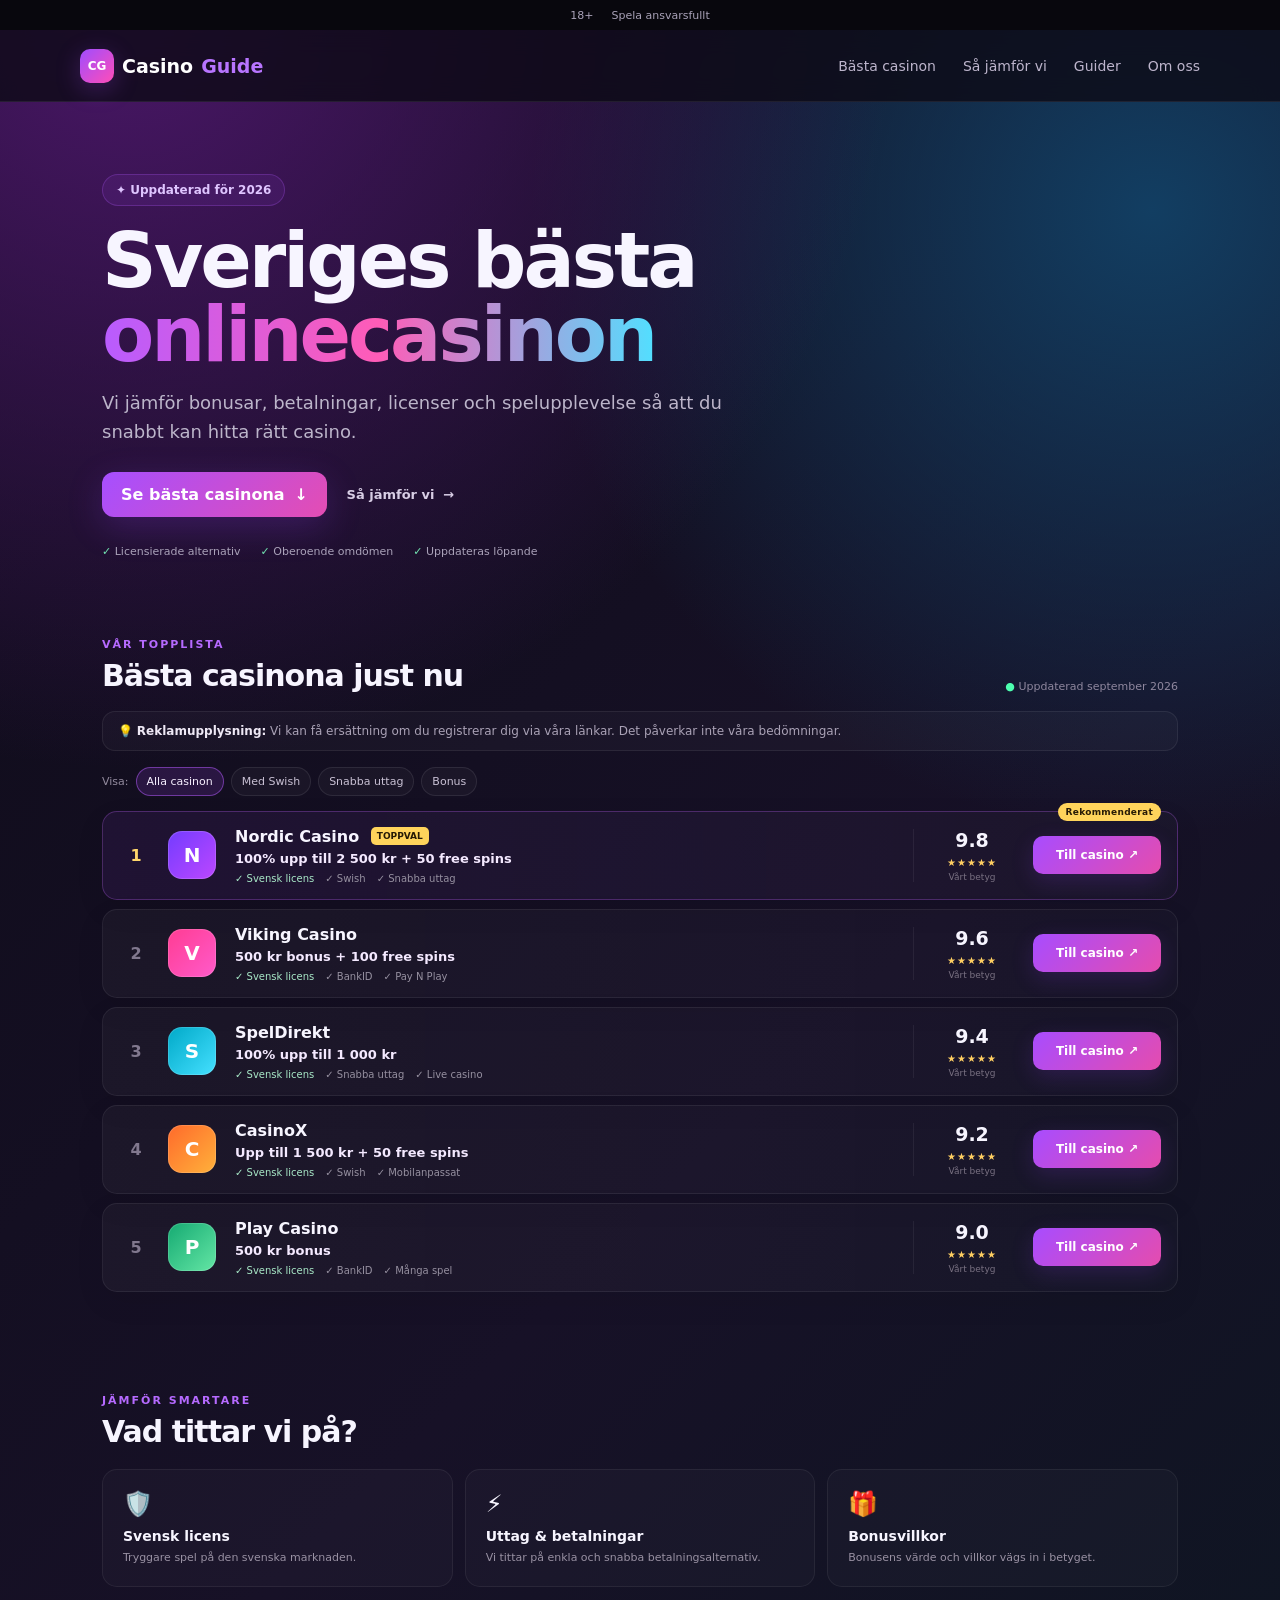
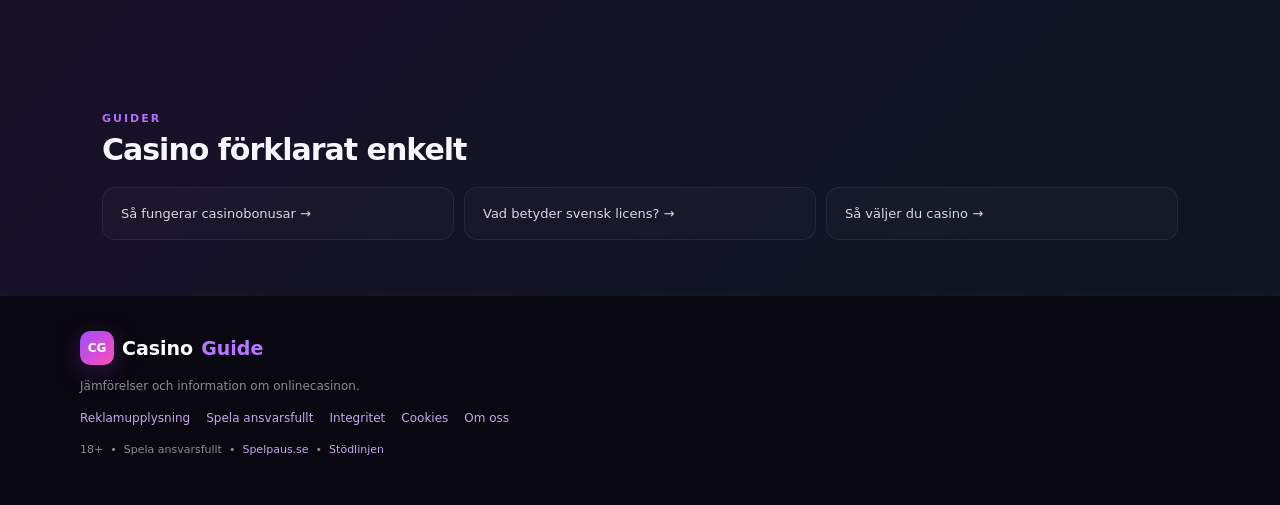
==== index.html @ bc394eba "Lägg till index.html" ====
<!doctype html>
<html lang="sv">
<head>
<meta charset="utf-8">
<meta name="viewport" content="width=device-width,initial-scale=1">
<title>Bästa onlinecasinon 2026 | Jämför casinon</title>
<meta name="description" content="Jämför svenska onlinecasinon, bonusar, betalningar och betyg.">
<link rel="stylesheet" href="style.css">
<style>
.hero-actions{display:flex;align-items:center;gap:20px}.hero-btn span,.text-btn span{margin-left:4px}.text-btn{color:#d8cee5;text-decoration:none;font-size:13px;font-weight:700}.text-btn:hover{color:#fff}.trust-row{display:flex;gap:20px;flex-wrap:wrap;margin-top:28px;color:#aaa2b9;font-size:11px}.trust-row span::first-letter{color:#72e4b1}.compare-bar{display:flex;gap:7px;align-items:center;overflow:auto;padding:3px 0 15px;color:#938b9e;font-size:11px}.filter{border:1px solid #ffffff16;background:#ffffff08;color:#c9c1d4;padding:7px 10px;border-radius:999px;font:inherit;white-space:nowrap;cursor:pointer}.filter:hover,.filter.active{border-color:#b55cff80;background:#a948ff27;color:#f7f0ff}.casino{position:relative}.rank1{border-color:#c263ff48;background:linear-gradient(90deg,#a948ff16,#ffffff05)}.rank1:after{content:"Rekommenderat";position:absolute;right:16px;top:-9px;padding:4px 8px;border-radius:999px;background:#ffd45b;color:#271b06;font-size:9px;font-weight:900;letter-spacing:.3px}@media(max-width:800px){.hero-actions{gap:14px}.trust-row{gap:10px;font-size:10px}.compare-bar{margin-right:-22px;padding-right:22px}.rank1:after{right:12px}}
</style>
<style>.footer-links{display:flex;gap:16px;flex-wrap:wrap;margin:18px 0}.footer-links a,footer .responsible a{color:#c9a5ef;text-decoration:none}.footer-links a:hover,footer .responsible a:hover{color:#fff}.responsible{font-size:11px!important}@media(max-width:800px){.footer-links{gap:11px}}</style>
</head>
<body>
<header class="top"><span>18+</span><span>Spela ansvarsfullt</span></header>

<nav>
  <a class="logo" href="#"><span>CG</span> Casino<span>Guide</span></a>
  <div class="links">
    <a href="#casinon">Bästa casinon</a>
    <a href="#sa-fungerar-det">Så jämför vi</a>
    <a href="#guider">Guider</a>
    <a href="om-oss.html">Om oss</a>
  </div>
  <button class="menu">☰</button>
</nav>

<main>
<section class="hero">
  <div class="badge">✦ Uppdaterad för 2026</div>
  <h1>Sveriges bästa<br><strong>onlinecasinon</strong></h1>
  <p>Vi jämför bonusar, betalningar, licenser och spelupplevelse så att du snabbt kan hitta rätt casino.</p>
  <div class="hero-actions"><a class="hero-btn" href="#casinon">Se bästa casinona <span>↓</span></a><a class="text-btn" href="#sa-fungerar-det">Så jämför vi <span>→</span></a></div>
  <div class="trust-row"><span>✓ Licensierade alternativ</span><span>✓ Oberoende omdömen</span><span>✓ Uppdateras löpande</span></div>
</section>

<section id="casinon" class="content">
  <div class="section-head">
    <div><p class="eyebrow">VÅR TOPPLISTA</p><h2>Bästa casinona just nu</h2></div>
    <span class="updated">● Uppdaterad september 2026</span>
  </div>

  <div class="notice">💡 <strong>Reklamupplysning:</strong> Vi kan få ersättning om du registrerar dig via våra länkar. Det påverkar inte våra bedömningar.</div>
  <div class="compare-bar" aria-label="Filtrera topplistan"><span>Visa:</span><button class="filter active" type="button">Alla casinon</button><button class="filter" type="button">Med Swish</button><button class="filter" type="button">Snabba uttag</button><button class="filter" type="button">Bonus</button></div>

  <div class="casino-list">
    <article class="casino rank1">
      <div class="rank">1</div><div class="brand purple">N</div>
      <div class="casino-main"><h3>Nordic Casino <span class="tag">TOPPVAL</span></h3><p class="bonus">100% upp till 2 500 kr + 50 free spins</p><div class="checks"><span>✓ Svensk licens</span><span>✓ Swish</span><span>✓ Snabba uttag</span></div></div>
      <div class="rating"><b>9.8</b><span>★★★★★</span><small>Vårt betyg</small></div>
      <a class="cta" href="#">Till casino ↗</a>
    </article>

    <article class="casino">
      <div class="rank">2</div><div class="brand pink">V</div>
      <div class="casino-main"><h3>Viking Casino</h3><p class="bonus">500 kr bonus + 100 free spins</p><div class="checks"><span>✓ Svensk licens</span><span>✓ BankID</span><span>✓ Pay N Play</span></div></div>
      <div class="rating"><b>9.6</b><span>★★★★★</span><small>Vårt betyg</small></div>
      <a class="cta" href="#">Till casino ↗</a>
    </article>

    <article class="casino">
      <div class="rank">3</div><div class="brand cyan">S</div>
      <div class="casino-main"><h3>SpelDirekt</h3><p class="bonus">100% upp till 1 000 kr</p><div class="checks"><span>✓ Svensk licens</span><span>✓ Snabba uttag</span><span>✓ Live casino</span></div></div>
      <div class="rating"><b>9.4</b><span>★★★★★</span><small>Vårt betyg</small></div>
      <a class="cta" href="#">Till casino ↗</a>
    </article>

    <article class="casino">
      <div class="rank">4</div><div class="brand orange">C</div>
      <div class="casino-main"><h3>CasinoX</h3><p class="bonus">Upp till 1 500 kr + 50 free spins</p><div class="checks"><span>✓ Svensk licens</span><span>✓ Swish</span><span>✓ Mobilanpassat</span></div></div>
      <div class="rating"><b>9.2</b><span>★★★★★</span><small>Vårt betyg</small></div>
      <a class="cta" href="#">Till casino ↗</a>
    </article>

    <article class="casino">
      <div class="rank">5</div><div class="brand green">P</div>
      <div class="casino-main"><h3>Play Casino</h3><p class="bonus">500 kr bonus</p><div class="checks"><span>✓ Svensk licens</span><span>✓ BankID</span><span>✓ Många spel</span></div></div>
      <div class="rating"><b>9.0</b><span>★★★★★</span><small>Vårt betyg</small></div>
      <a class="cta" href="#">Till casino ↗</a>
    </article>
  </div>
</section>

<section id="sa-fungerar-det" class="simple">
  <p class="eyebrow">JÄMFÖR SMARTARE</p><h2>Vad tittar vi på?</h2>
  <div class="features"><div>🛡️ <b>Svensk licens</b><small>Tryggare spel på den svenska marknaden.</small></div><div>⚡ <b>Uttag & betalningar</b><small>Vi tittar på enkla och snabba betalningsalternativ.</small></div><div>🎁 <b>Bonusvillkor</b><small>Bonusens värde och villkor vägs in i betyget.</small></div></div>
</section>

<section id="guider" class="simple"><p class="eyebrow">GUIDER</p><h2>Casino förklarat enkelt</h2><div class="guides"><a href="#">Så fungerar casinobonusar →</a><a href="#">Vad betyder svensk licens? →</a><a href="#">Så väljer du casino →</a></div></section>
</main>

<footer id="om"><div class="logo"><span>CG</span> Casino<span>Guide</span></div><p>Jämförelser och information om onlinecasinon.</p><div class="footer-links"><a href="reklamupplysning.html">Reklamupplysning</a><a href="ansvarsfullt-spelande.html">Spela ansvarsfullt</a><a href="integritetspolicy.html">Integritet</a><a href="cookiepolicy.html">Cookies</a><a href="om-oss.html">Om oss</a></div><p class="responsible">18+ &nbsp;•&nbsp; Spela ansvarsfullt &nbsp;•&nbsp; <a href="https://www.spelpaus.se/" target="_blank" rel="noopener">Spelpaus.se</a> &nbsp;•&nbsp; <a href="https://www.stodlinjen.se/" target="_blank" rel="noopener">Stödlinjen</a></p></footer>
</body>
</html>
---- style.css ----
*{box-sizing:border-box}html{scroll-behavior:smooth}body{margin:0;font-family:Inter,ui-sans-serif,system-ui,-apple-system,Segoe UI,sans-serif;color:#f7f5ff;background:#100d1c;background-image:radial-gradient(circle at 10% 0%,#4b1769 0,transparent 32%),radial-gradient(circle at 90% 10%,#123e62 0,transparent 28%),linear-gradient(135deg,#0e0b18,#171127 55%,#0c1721);min-height:100vh}.top{height:30px;background:#08070d;color:#a9a2b8;font-size:11px;display:flex;justify-content:center;gap:18px;align-items:center}nav{height:72px;display:flex;align-items:center;justify-content:space-between;padding:0 max(22px,calc((100% - 1120px)/2));border-bottom:1px solid #ffffff13;background:#0d0a16cc;backdrop-filter:blur(12px);position:sticky;top:0;z-index:10}.logo{font-weight:800;font-size:19px;color:#fff;text-decoration:none;display:flex;align-items:center;gap:8px}.logo>span:first-child{width:34px;height:34px;border-radius:10px;display:grid;place-items:center;background:linear-gradient(135deg,#9f4dff,#ff4db8);box-shadow:0 6px 24px #a94cff40;font-size:12px}.logo span:last-child{color:#b875ff}.links{display:flex;gap:27px}.links a{color:#bdb5cc;text-decoration:none;font-size:14px}.links a:hover{color:#fff}.menu{display:none;background:none;border:0;color:white;font-size:23px}.hero{max-width:1120px;margin:auto;padding:72px 22px 48px}.badge{display:inline-block;color:#dfc5ff;background:#a948ff18;border:1px solid #b25bff40;border-radius:999px;padding:8px 13px;font-size:12px;font-weight:700}.hero h1{font-size:clamp(43px,7vw,76px);line-height:.98;letter-spacing:-3px;margin:18px 0 16px}.hero h1 strong{background:linear-gradient(90deg,#b85cff,#ff5cb7,#52dfff);-webkit-background-clip:text;background-clip:text;color:transparent}.hero p{max-width:640px;color:#bcb5ca;font-size:18px;line-height:1.6;margin:0 0 25px}.hero-btn{display:inline-block;padding:13px 19px;border-radius:12px;background:linear-gradient(135deg,#a64fff,#e44db3);color:white;text-decoration:none;font-weight:800;box-shadow:0 10px 35px #9c43ff35}.content,.simple{max-width:1120px;margin:auto;padding:32px 22px}.section-head{display:flex;align-items:end;justify-content:space-between;gap:20px;margin-bottom:18px}.eyebrow{font-size:11px;letter-spacing:2px;color:#b66aff;font-weight:800;margin:0 0 7px}.section-head h2,.simple h2{font-size:30px;margin:0;letter-spacing:-1px}.updated{font-size:11px;color:#8f879e}.updated:first-letter{color:#4dffb0}.notice{border:1px solid #ffffff12;background:#ffffff07;border-radius:13px;padding:12px 15px;color:#aaa2b6;font-size:12px;margin-bottom:13px}.notice strong{color:#eee8f5}.casino-list{display:flex;flex-direction:column;gap:9px}.casino{display:grid;grid-template-columns:34px 52px minmax(250px,1fr) 105px 128px;gap:15px;align-items:center;padding:15px 16px;border:1px solid #ffffff12;background:linear-gradient(90deg,#ffffff09,#ffffff04);border-radius:15px;transition:.18s;box-shadow:0 10px 30px #00000012}.casino:hover{transform:translateY(-2px);border-color:#c263ff45;background:#ffffff0d}.rank{font-weight:900;color:#81788e;text-align:center}.rank1 .rank{color:#ffd66b}.brand{width:48px;height:48px;border-radius:14px;display:grid;place-items:center;font-size:20px;font-weight:900;color:white;box-shadow:inset 0 0 0 1px #ffffff25}.purple{background:linear-gradient(135deg,#733cff,#bc47ff)}.pink{background:linear-gradient(135deg,#ff3c93,#ff5bca)}.cyan{background:linear-gradient(135deg,#00a9c8,#45e0ff)}.orange{background:linear-gradient(135deg,#ff6a2b,#ffb13b)}.green{background:linear-gradient(135deg,#15aa72,#64e6a5)}.casino-main h3{margin:0 0 5px;font-size:16px}.tag{font-size:9px;vertical-align:3px;margin-left:6px;padding:4px 6px;border-radius:5px;background:#ffd45b;color:#251a05}.bonus{margin:0 0 7px;color:#f4e9ff;font-weight:700;font-size:13px}.checks{display:flex;gap:11px;flex-wrap:wrap;color:#9690a0;font-size:10px}.checks span:first-child{color:#a9e9c8}.rating{text-align:center;border-left:1px solid #ffffff10;padding-left:12px}.rating b{display:block;font-size:19px}.rating span{font-size:10px;color:#ffcf62;letter-spacing:1px}.rating small{display:block;color:#797182;font-size:9px;margin-top:2px}.cta{background:linear-gradient(135deg,#a84cff,#e54cae);color:#fff;text-decoration:none;text-align:center;padding:12px 10px;border-radius:10px;font-size:12px;font-weight:900;white-space:nowrap;box-shadow:0 7px 22px #9c43ff2b}.simple{padding-top:70px;padding-bottom:55px}.features{display:grid;grid-template-columns:repeat(3,1fr);gap:12px;margin-top:20px}.features div{background:#ffffff06;border:1px solid #ffffff10;border-radius:15px;padding:20px;font-size:24px}.features b,.features small{display:block}.features b{font-size:14px;margin-top:10px}.features small{font-size:11px;color:#9991a3;line-height:1.5;margin-top:6px}.guides{display:grid;grid-template-columns:repeat(3,1fr);gap:10px;margin-top:20px}.guides a{color:#ddd5e5;text-decoration:none;padding:18px;background:#ffffff06;border:1px solid #ffffff10;border-radius:13px;font-size:13px}footer{border-top:1px solid #ffffff10;background:#090710;padding:35px max(22px,calc((100% - 1120px)/2));color:#8e8798;font-size:12px}footer p{margin:14px 0}footer .logo{color:#fff}@media(max-width:800px){.links{display:none}.menu{display:block}.hero{padding-top:48px}.section-head{align-items:flex-start;flex-direction:column}.casino{grid-template-columns:26px 44px 1fr;gap:10px;padding:13px}.brand{width:42px;height:42px}.rating{grid-column:3;text-align:left;border:0;padding:0;display:flex;gap:8px;align-items:center}.rating b{font-size:17px}.rating small{display:none}.cta{grid-column:3;max-width:150px}.features,.guides{grid-template-columns:1fr}.checks{gap:6px}.hero h1{letter-spacing:-2px}}
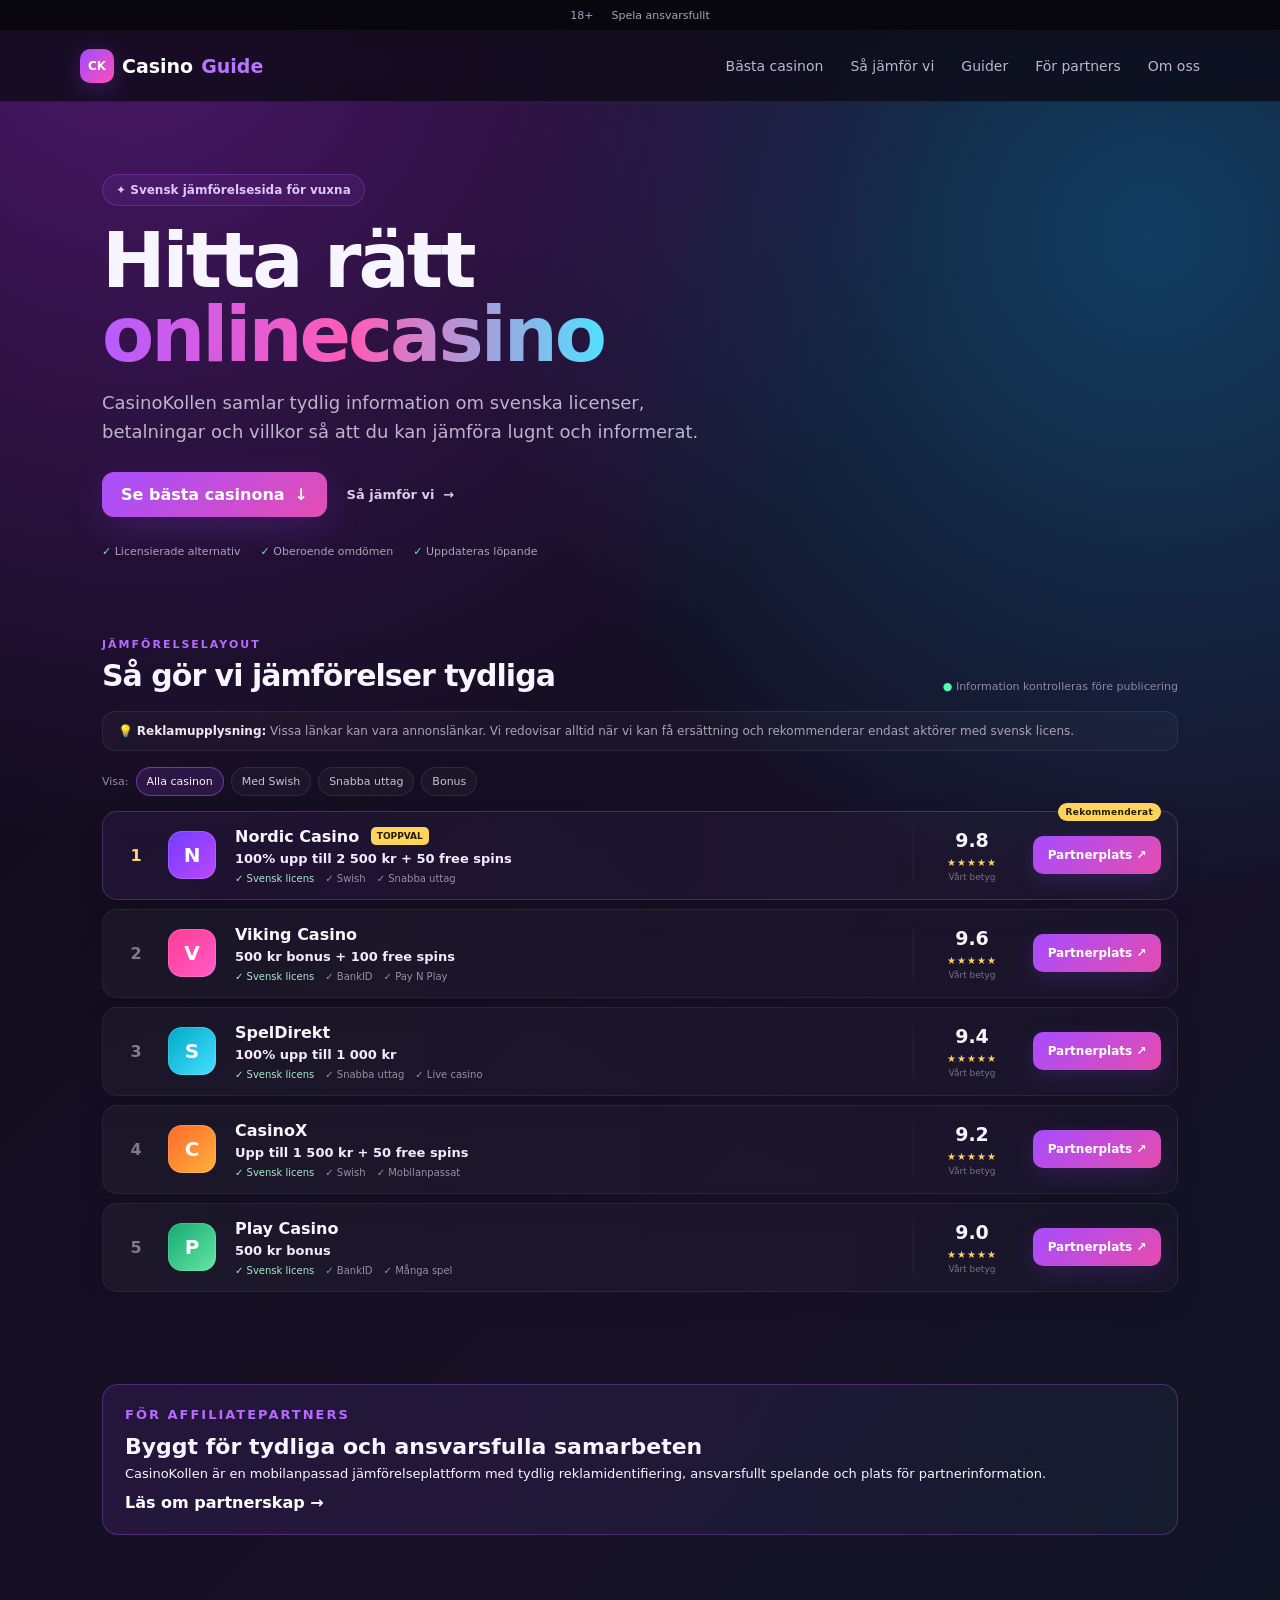
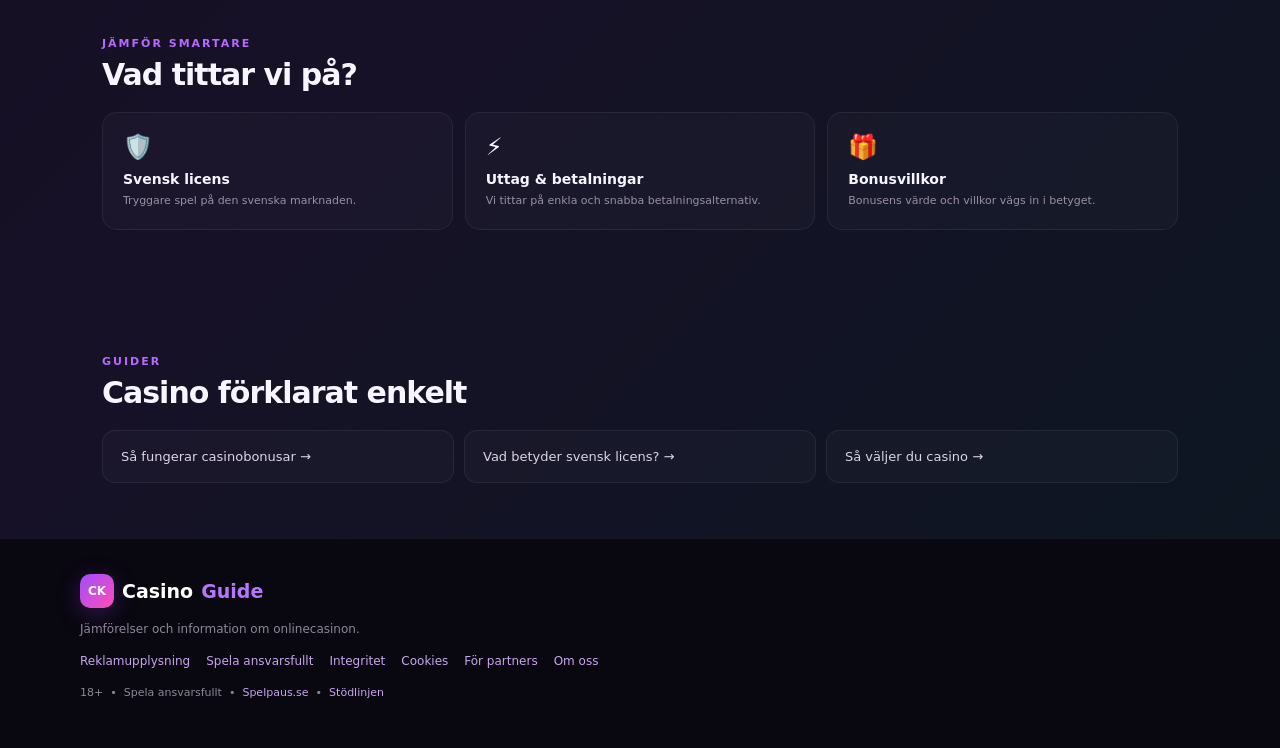
==== commit 9d6803e2: "Byt varumärke till CasinoKollen och färdigställ presentation" ====
--- a/index.html
+++ b/index.html
@@ -3,44 +3,45 @@
 <head>
 <meta charset="utf-8">
 <meta name="viewport" content="width=device-width,initial-scale=1">
-<title>Bästa onlinecasinon 2026 | Jämför casinon</title>
-<meta name="description" content="Jämför svenska onlinecasinon, bonusar, betalningar och betyg.">
+<title>CasinoKollen | Jämför svenska onlinecasinon</title>
+<meta name="description" content="CasinoKollen jämför svenska onlinecasinon med fokus på licens, betalningar och tydliga villkor.">
 <link rel="stylesheet" href="style.css">
 <style>
 .hero-actions{display:flex;align-items:center;gap:20px}.hero-btn span,.text-btn span{margin-left:4px}.text-btn{color:#d8cee5;text-decoration:none;font-size:13px;font-weight:700}.text-btn:hover{color:#fff}.trust-row{display:flex;gap:20px;flex-wrap:wrap;margin-top:28px;color:#aaa2b9;font-size:11px}.trust-row span::first-letter{color:#72e4b1}.compare-bar{display:flex;gap:7px;align-items:center;overflow:auto;padding:3px 0 15px;color:#938b9e;font-size:11px}.filter{border:1px solid #ffffff16;background:#ffffff08;color:#c9c1d4;padding:7px 10px;border-radius:999px;font:inherit;white-space:nowrap;cursor:pointer}.filter:hover,.filter.active{border-color:#b55cff80;background:#a948ff27;color:#f7f0ff}.casino{position:relative}.rank1{border-color:#c263ff48;background:linear-gradient(90deg,#a948ff16,#ffffff05)}.rank1:after{content:"Rekommenderat";position:absolute;right:16px;top:-9px;padding:4px 8px;border-radius:999px;background:#ffd45b;color:#271b06;font-size:9px;font-weight:900;letter-spacing:.3px}@media(max-width:800px){.hero-actions{gap:14px}.trust-row{gap:10px;font-size:10px}.compare-bar{margin-right:-22px;padding-right:22px}.rank1:after{right:12px}}
 </style>
+<style>.partner-callout{margin-top:28px;padding:22px;border-radius:16px;border:1px solid #b55cff50;background:linear-gradient(100deg,#a948ff1c,#52dfff0b)}.partner-callout h2{margin:0 0 7px;font-size:22px}.partner-callout p{font-size:13px;margin:0 0 12px}.partner-callout a{color:#fff;font-weight:800;text-decoration:none}</style>
 <style>.footer-links{display:flex;gap:16px;flex-wrap:wrap;margin:18px 0}.footer-links a,footer .responsible a{color:#c9a5ef;text-decoration:none}.footer-links a:hover,footer .responsible a:hover{color:#fff}.responsible{font-size:11px!important}@media(max-width:800px){.footer-links{gap:11px}}</style>
 </head>
 <body>
 <header class="top"><span>18+</span><span>Spela ansvarsfullt</span></header>
 
 <nav>
-  <a class="logo" href="#"><span>CG</span> Casino<span>Guide</span></a>
+  <a class="logo" href="#"><span>CK</span> Casino<span>Guide</span></a>
   <div class="links">
     <a href="#casinon">Bästa casinon</a>
     <a href="#sa-fungerar-det">Så jämför vi</a>
     <a href="#guider">Guider</a>
-    <a href="om-oss.html">Om oss</a>
+    <a href="partners.html">För partners</a><a href="om-oss.html">Om oss</a>
   </div>
   <button class="menu">☰</button>
 </nav>
 
 <main>
 <section class="hero">
-  <div class="badge">✦ Uppdaterad för 2026</div>
-  <h1>Sveriges bästa<br><strong>onlinecasinon</strong></h1>
-  <p>Vi jämför bonusar, betalningar, licenser och spelupplevelse så att du snabbt kan hitta rätt casino.</p>
+  <div class="badge">✦ Svensk jämförelsesida för vuxna</div>
+  <h1>Hitta rätt<br><strong>onlinecasino</strong></h1>
+  <p>CasinoKollen samlar tydlig information om svenska licenser, betalningar och villkor så att du kan jämföra lugnt och informerat.</p>
   <div class="hero-actions"><a class="hero-btn" href="#casinon">Se bästa casinona <span>↓</span></a><a class="text-btn" href="#sa-fungerar-det">Så jämför vi <span>→</span></a></div>
   <div class="trust-row"><span>✓ Licensierade alternativ</span><span>✓ Oberoende omdömen</span><span>✓ Uppdateras löpande</span></div>
 </section>
 
 <section id="casinon" class="content">
   <div class="section-head">
-    <div><p class="eyebrow">VÅR TOPPLISTA</p><h2>Bästa casinona just nu</h2></div>
-    <span class="updated">● Uppdaterad september 2026</span>
+    <div><p class="eyebrow">JÄMFÖRELSELAYOUT</p><h2>Så gör vi jämförelser tydliga</h2></div>
+    <span class="updated">● Information kontrolleras före publicering</span>
   </div>
 
-  <div class="notice">💡 <strong>Reklamupplysning:</strong> Vi kan få ersättning om du registrerar dig via våra länkar. Det påverkar inte våra bedömningar.</div>
+  <div class="notice">💡 <strong>Reklamupplysning:</strong> Vissa länkar kan vara annonslänkar. Vi redovisar alltid när vi kan få ersättning och rekommenderar endast aktörer med svensk licens.</div>
   <div class="compare-bar" aria-label="Filtrera topplistan"><span>Visa:</span><button class="filter active" type="button">Alla casinon</button><button class="filter" type="button">Med Swish</button><button class="filter" type="button">Snabba uttag</button><button class="filter" type="button">Bonus</button></div>
 
   <div class="casino-list">
@@ -48,38 +49,40 @@
       <div class="rank">1</div><div class="brand purple">N</div>
       <div class="casino-main"><h3>Nordic Casino <span class="tag">TOPPVAL</span></h3><p class="bonus">100% upp till 2 500 kr + 50 free spins</p><div class="checks"><span>✓ Svensk licens</span><span>✓ Swish</span><span>✓ Snabba uttag</span></div></div>
       <div class="rating"><b>9.8</b><span>★★★★★</span><small>Vårt betyg</small></div>
-      <a class="cta" href="#">Till casino ↗</a>
+      <a class="cta" href="partners.html">Partnerplats ↗</a>
     </article>
 
     <article class="casino">
       <div class="rank">2</div><div class="brand pink">V</div>
       <div class="casino-main"><h3>Viking Casino</h3><p class="bonus">500 kr bonus + 100 free spins</p><div class="checks"><span>✓ Svensk licens</span><span>✓ BankID</span><span>✓ Pay N Play</span></div></div>
       <div class="rating"><b>9.6</b><span>★★★★★</span><small>Vårt betyg</small></div>
-      <a class="cta" href="#">Till casino ↗</a>
+      <a class="cta" href="partners.html">Partnerplats ↗</a>
     </article>
 
     <article class="casino">
       <div class="rank">3</div><div class="brand cyan">S</div>
       <div class="casino-main"><h3>SpelDirekt</h3><p class="bonus">100% upp till 1 000 kr</p><div class="checks"><span>✓ Svensk licens</span><span>✓ Snabba uttag</span><span>✓ Live casino</span></div></div>
       <div class="rating"><b>9.4</b><span>★★★★★</span><small>Vårt betyg</small></div>
-      <a class="cta" href="#">Till casino ↗</a>
+      <a class="cta" href="partners.html">Partnerplats ↗</a>
     </article>
 
     <article class="casino">
       <div class="rank">4</div><div class="brand orange">C</div>
       <div class="casino-main"><h3>CasinoX</h3><p class="bonus">Upp till 1 500 kr + 50 free spins</p><div class="checks"><span>✓ Svensk licens</span><span>✓ Swish</span><span>✓ Mobilanpassat</span></div></div>
       <div class="rating"><b>9.2</b><span>★★★★★</span><small>Vårt betyg</small></div>
-      <a class="cta" href="#">Till casino ↗</a>
+      <a class="cta" href="partners.html">Partnerplats ↗</a>
     </article>
 
     <article class="casino">
       <div class="rank">5</div><div class="brand green">P</div>
       <div class="casino-main"><h3>Play Casino</h3><p class="bonus">500 kr bonus</p><div class="checks"><span>✓ Svensk licens</span><span>✓ BankID</span><span>✓ Många spel</span></div></div>
       <div class="rating"><b>9.0</b><span>★★★★★</span><small>Vårt betyg</small></div>
-      <a class="cta" href="#">Till casino ↗</a>
+      <a class="cta" href="partners.html">Partnerplats ↗</a>
     </article>
   </div>
 </section>
+
+<section class="content"><div class="partner-callout"><p class="eyebrow">FÖR AFFILIATEPARTNERS</p><h2>Byggt för tydliga och ansvarsfulla samarbeten</h2><p>CasinoKollen är en mobilanpassad jämförelseplattform med tydlig reklamidentifiering, ansvarsfullt spelande och plats för partnerinformation.</p><a href="partners.html">Läs om partnerskap →</a></div></section>
 
 <section id="sa-fungerar-det" class="simple">
   <p class="eyebrow">JÄMFÖR SMARTARE</p><h2>Vad tittar vi på?</h2>
@@ -89,6 +92,6 @@
 <section id="guider" class="simple"><p class="eyebrow">GUIDER</p><h2>Casino förklarat enkelt</h2><div class="guides"><a href="#">Så fungerar casinobonusar →</a><a href="#">Vad betyder svensk licens? →</a><a href="#">Så väljer du casino →</a></div></section>
 </main>
 
-<footer id="om"><div class="logo"><span>CG</span> Casino<span>Guide</span></div><p>Jämförelser och information om onlinecasinon.</p><div class="footer-links"><a href="reklamupplysning.html">Reklamupplysning</a><a href="ansvarsfullt-spelande.html">Spela ansvarsfullt</a><a href="integritetspolicy.html">Integritet</a><a href="cookiepolicy.html">Cookies</a><a href="om-oss.html">Om oss</a></div><p class="responsible">18+ &nbsp;•&nbsp; Spela ansvarsfullt &nbsp;•&nbsp; <a href="https://www.spelpaus.se/" target="_blank" rel="noopener">Spelpaus.se</a> &nbsp;•&nbsp; <a href="https://www.stodlinjen.se/" target="_blank" rel="noopener">Stödlinjen</a></p></footer>
+<footer id="om"><div class="logo"><span>CK</span> Casino<span>Guide</span></div><p>Jämförelser och information om onlinecasinon.</p><div class="footer-links"><a href="reklamupplysning.html">Reklamupplysning</a><a href="ansvarsfullt-spelande.html">Spela ansvarsfullt</a><a href="integritetspolicy.html">Integritet</a><a href="cookiepolicy.html">Cookies</a><a href="partners.html">För partners</a><a href="om-oss.html">Om oss</a></div><p class="responsible">18+ &nbsp;•&nbsp; Spela ansvarsfullt &nbsp;•&nbsp; <a href="https://www.spelpaus.se/" target="_blank" rel="noopener">Spelpaus.se</a> &nbsp;•&nbsp; <a href="https://www.stodlinjen.se/" target="_blank" rel="noopener">Stödlinjen</a></p></footer>
 </body>
 </html>
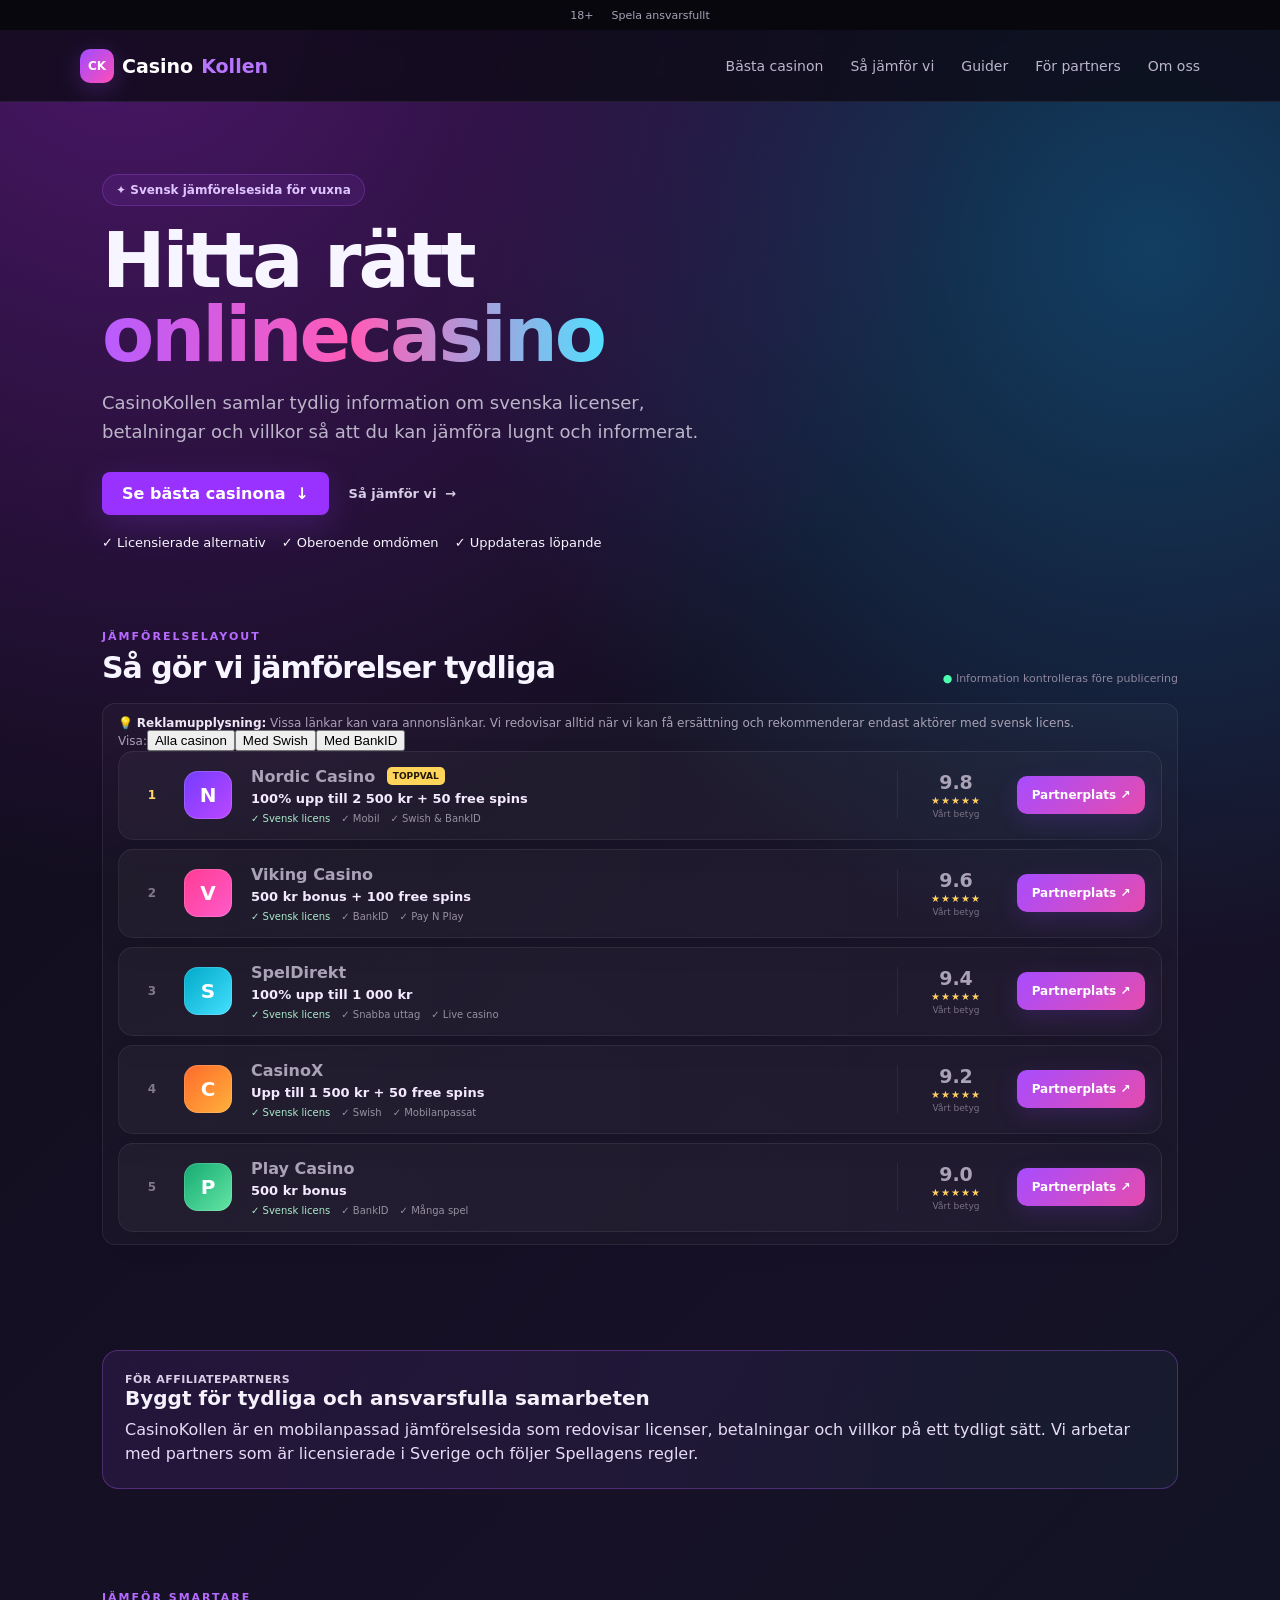
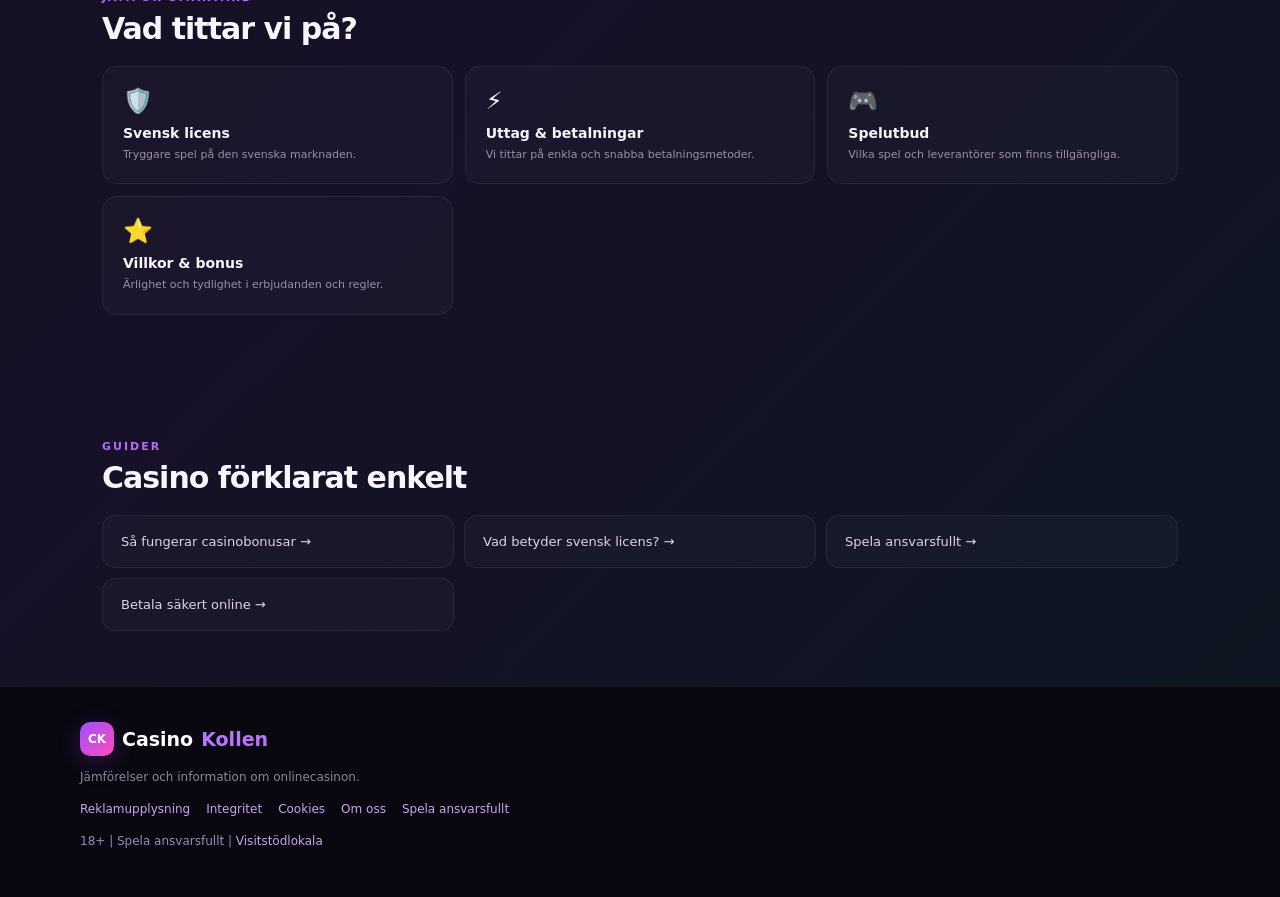
==== commit 18052d93: "Byt CasinoGuide till CasinoKollen överallt i projektet" ====
--- a/index.html
+++ b/index.html
@@ -7,16 +7,18 @@
 <meta name="description" content="CasinoKollen jämför svenska onlinecasinon med fokus på licens, betalningar och tydliga villkor.">
 <link rel="stylesheet" href="style.css">
 <style>
-.hero-actions{display:flex;align-items:center;gap:20px}.hero-btn span,.text-btn span{margin-left:4px}.text-btn{color:#d8cee5;text-decoration:none;font-size:13px;font-weight:700}.text-btn:hover{color:#fff}.trust-row{display:flex;gap:20px;flex-wrap:wrap;margin-top:28px;color:#aaa2b9;font-size:11px}.trust-row span::first-letter{color:#72e4b1}.compare-bar{display:flex;gap:7px;align-items:center;overflow:auto;padding:3px 0 15px;color:#938b9e;font-size:11px}.filter{border:1px solid #ffffff16;background:#ffffff08;color:#c9c1d4;padding:7px 10px;border-radius:999px;font:inherit;white-space:nowrap;cursor:pointer}.filter:hover,.filter.active{border-color:#b55cff80;background:#a948ff27;color:#f7f0ff}.casino{position:relative}.rank1{border-color:#c263ff48;background:linear-gradient(90deg,#a948ff16,#ffffff05)}.rank1:after{content:"Rekommenderat";position:absolute;right:16px;top:-9px;padding:4px 8px;border-radius:999px;background:#ffd45b;color:#271b06;font-size:9px;font-weight:900;letter-spacing:.3px}@media(max-width:800px){.hero-actions{gap:14px}.trust-row{gap:10px;font-size:10px}.compare-bar{margin-right:-22px;padding-right:22px}.rank1:after{right:12px}}
+.hero-actions{display:flex;align-items:center;gap:20px}.hero-btn span,.text-btn span{margin-left:4px}.text-btn{color:#d8cee5;text-decoration:none;font-size:13px;font-weight:700}.text-btn:hover{color:#e6dcf5;transform:translate(2px,0)}.text-btn,.hero-btn{transition:all 200ms ease}.hero-btn{padding:12px 20px;border-radius:8px;background:#9932ff;color:#fff;font-weight:700;text-decoration:none;white-space:nowrap}.hero-btn:hover{background:#8322ed;transform:translateY(-2px)}.trust-row{display:flex;gap:16px;font-size:13px;margin-top:20px;flex-wrap:wrap}
 </style>
-<style>.partner-callout{margin-top:28px;padding:22px;border-radius:16px;border:1px solid #b55cff50;background:linear-gradient(100deg,#a948ff1c,#52dfff0b)}.partner-callout h2{margin:0 0 7px;font-size:22px}.partner-callout p{font-size:13px;margin:0 0 12px}.partner-callout a{color:#fff;font-weight:800;text-decoration:none}</style>
-<style>.footer-links{display:flex;gap:16px;flex-wrap:wrap;margin:18px 0}.footer-links a,footer .responsible a{color:#c9a5ef;text-decoration:none}.footer-links a:hover,footer .responsible a:hover{color:#fff}.responsible{font-size:11px!important}@media(max-width:800px){.footer-links{gap:11px}}</style>
+<style>.partner-callout{margin-top:28px;padding:22px;border-radius:16px;border:1px solid #b55cff50;background:linear-gradient(100deg,#a948ff1c,#52dfff0b)}.partner-callout h2{margin:0 0 7px;font-size:20px;font-weight:700;color:#f5f1fb}.partner-callout p.eyebrow{font-size:11px;text-transform:uppercase;letter-spacing:0.5px;color:#d8cee5;margin:0}.partner-callout>p:last-child{margin:8px 0 0;color:#e6dcf5;line-height:1.5}
+</style>
+<style>.footer-links{display:flex;gap:16px;flex-wrap:wrap;margin:18px 0}.footer-links a,footer .responsible a{color:#c9a5ef;text-decoration:none}.footer-links a:hover,footer .responsible a:hover{color:#d8cee5;text-decoration:underline}footer .responsible{font-size:12px;color:#9d8ab8}
+</style>
 </head>
 <body>
 <header class="top"><span>18+</span><span>Spela ansvarsfullt</span></header>
 
 <nav>
-  <a class="logo" href="#"><span>CK</span> Casino<span>Guide</span></a>
+  <a class="logo" href="#"><span>CK</span> Casino<span>Kollen</span></a>
   <div class="links">
     <a href="#casinon">Bästa casinon</a>
     <a href="#sa-fungerar-det">Så jämför vi</a>
@@ -41,13 +43,13 @@
     <span class="updated">● Information kontrolleras före publicering</span>
   </div>
 
-  <div class="notice">💡 <strong>Reklamupplysning:</strong> Vissa länkar kan vara annonslänkar. Vi redovisar alltid när vi kan få ersättning och rekommenderar endast aktörer med svensk licens.</div>
-  <div class="compare-bar" aria-label="Filtrera topplistan"><span>Visa:</span><button class="filter active" type="button">Alla casinon</button><button class="filter" type="button">Med Swish</button><button class="filter" type="button">Snabba uttag</button><button class="filter" type="button">Bonus</button></div>
+  <div class="notice">💡 <strong>Reklamupplysning:</strong> Vissa länkar kan vara annonslänkar. Vi redovisar alltid när vi kan få ersättning och rekommenderar endast aktörer med svensk licens.
+  <div class="compare-bar" aria-label="Filtrera topplistan"><span>Visa:</span><button class="filter active" type="button">Alla casinon</button><button class="filter" type="button">Med Swish</button><button class="filter" type="button">Med BankID</button></div>
 
   <div class="casino-list">
     <article class="casino rank1">
       <div class="rank">1</div><div class="brand purple">N</div>
-      <div class="casino-main"><h3>Nordic Casino <span class="tag">TOPPVAL</span></h3><p class="bonus">100% upp till 2 500 kr + 50 free spins</p><div class="checks"><span>✓ Svensk licens</span><span>✓ Swish</span><span>✓ Snabba uttag</span></div></div>
+      <div class="casino-main"><h3>Nordic Casino <span class="tag">TOPPVAL</span></h3><p class="bonus">100% upp till 2 500 kr + 50 free spins</p><div class="checks"><span>✓ Svensk licens</span><span>✓ Mobil</span><span>✓ Swish & BankID</span></div></div>
       <div class="rating"><b>9.8</b><span>★★★★★</span><small>Vårt betyg</small></div>
       <a class="cta" href="partners.html">Partnerplats ↗</a>
     </article>
@@ -82,16 +84,16 @@
   </div>
 </section>
 
-<section class="content"><div class="partner-callout"><p class="eyebrow">FÖR AFFILIATEPARTNERS</p><h2>Byggt för tydliga och ansvarsfulla samarbeten</h2><p>CasinoKollen är en mobilanpassad jämförelseplattform med tydlig reklamidentifiering, ansvarsfullt spelande och plats för partnerinformation.</p><a href="partners.html">Läs om partnerskap →</a></div></section>
+<section class="content"><div class="partner-callout"><p class="eyebrow">FÖR AFFILIATEPARTNERS</p><h2>Byggt för tydliga och ansvarsfulla samarbeten</h2><p>CasinoKollen är en mobilanpassad jämförelsesida som redovisar licenser, betalningar och villkor på ett tydligt sätt. Vi arbetar med partners som är licensierade i Sverige och följer Spellagens regler.</p></div></section>
 
 <section id="sa-fungerar-det" class="simple">
   <p class="eyebrow">JÄMFÖR SMARTARE</p><h2>Vad tittar vi på?</h2>
-  <div class="features"><div>🛡️ <b>Svensk licens</b><small>Tryggare spel på den svenska marknaden.</small></div><div>⚡ <b>Uttag & betalningar</b><small>Vi tittar på enkla och snabba betalningsalternativ.</small></div><div>🎁 <b>Bonusvillkor</b><small>Bonusens värde och villkor vägs in i betyget.</small></div></div>
+  <div class="features"><div>🛡️ <b>Svensk licens</b><small>Tryggare spel på den svenska marknaden.</small></div><div>⚡ <b>Uttag & betalningar</b><small>Vi tittar på enkla och snabba betalningsmetoder.</small></div><div>🎮 <b>Spelutbud</b><small>Vilka spel och leverantörer som finns tillgängliga.</small></div><div>⭐ <b>Villkor & bonus</b><small>Ärlighet och tydlighet i erbjudanden och regler.</small></div></div>
 </section>
 
-<section id="guider" class="simple"><p class="eyebrow">GUIDER</p><h2>Casino förklarat enkelt</h2><div class="guides"><a href="#">Så fungerar casinobonusar →</a><a href="#">Vad betyder svensk licens? →</a><a href="#">Så väljer du casino →</a></div></section>
+<section id="guider" class="simple"><p class="eyebrow">GUIDER</p><h2>Casino förklarat enkelt</h2><div class="guides"><a href="#">Så fungerar casinobonusar →</a><a href="#">Vad betyder svensk licens? →</a><a href="#">Spela ansvarsfullt →</a><a href="#">Betala säkert online →</a></div></section>
 </main>
 
-<footer id="om"><div class="logo"><span>CK</span> Casino<span>Guide</span></div><p>Jämförelser och information om onlinecasinon.</p><div class="footer-links"><a href="reklamupplysning.html">Reklamupplysning</a><a href="ansvarsfullt-spelande.html">Spela ansvarsfullt</a><a href="integritetspolicy.html">Integritet</a><a href="cookiepolicy.html">Cookies</a><a href="partners.html">För partners</a><a href="om-oss.html">Om oss</a></div><p class="responsible">18+ &nbsp;•&nbsp; Spela ansvarsfullt &nbsp;•&nbsp; <a href="https://www.spelpaus.se/" target="_blank" rel="noopener">Spelpaus.se</a> &nbsp;•&nbsp; <a href="https://www.stodlinjen.se/" target="_blank" rel="noopener">Stödlinjen</a></p></footer>
+<footer id="om"><div class="logo"><span>CK</span> Casino<span>Kollen</span></div><p>Jämförelser och information om onlinecasinon.</p><div class="footer-links"><a href="reklamupplysning.html">Reklamupplysning</a><a href="integritetspolicy.html">Integritet</a><a href="cookiepolicy.html">Cookies</a><a href="om-oss.html">Om oss</a><a href="ansvarsfullt-spelande.html">Spela ansvarsfullt</a></div><div class="responsible"><p>18+ | Spela ansvarsfullt | <a href="#">Visitstödlokala</a></p></div></footer>
 </body>
 </html>
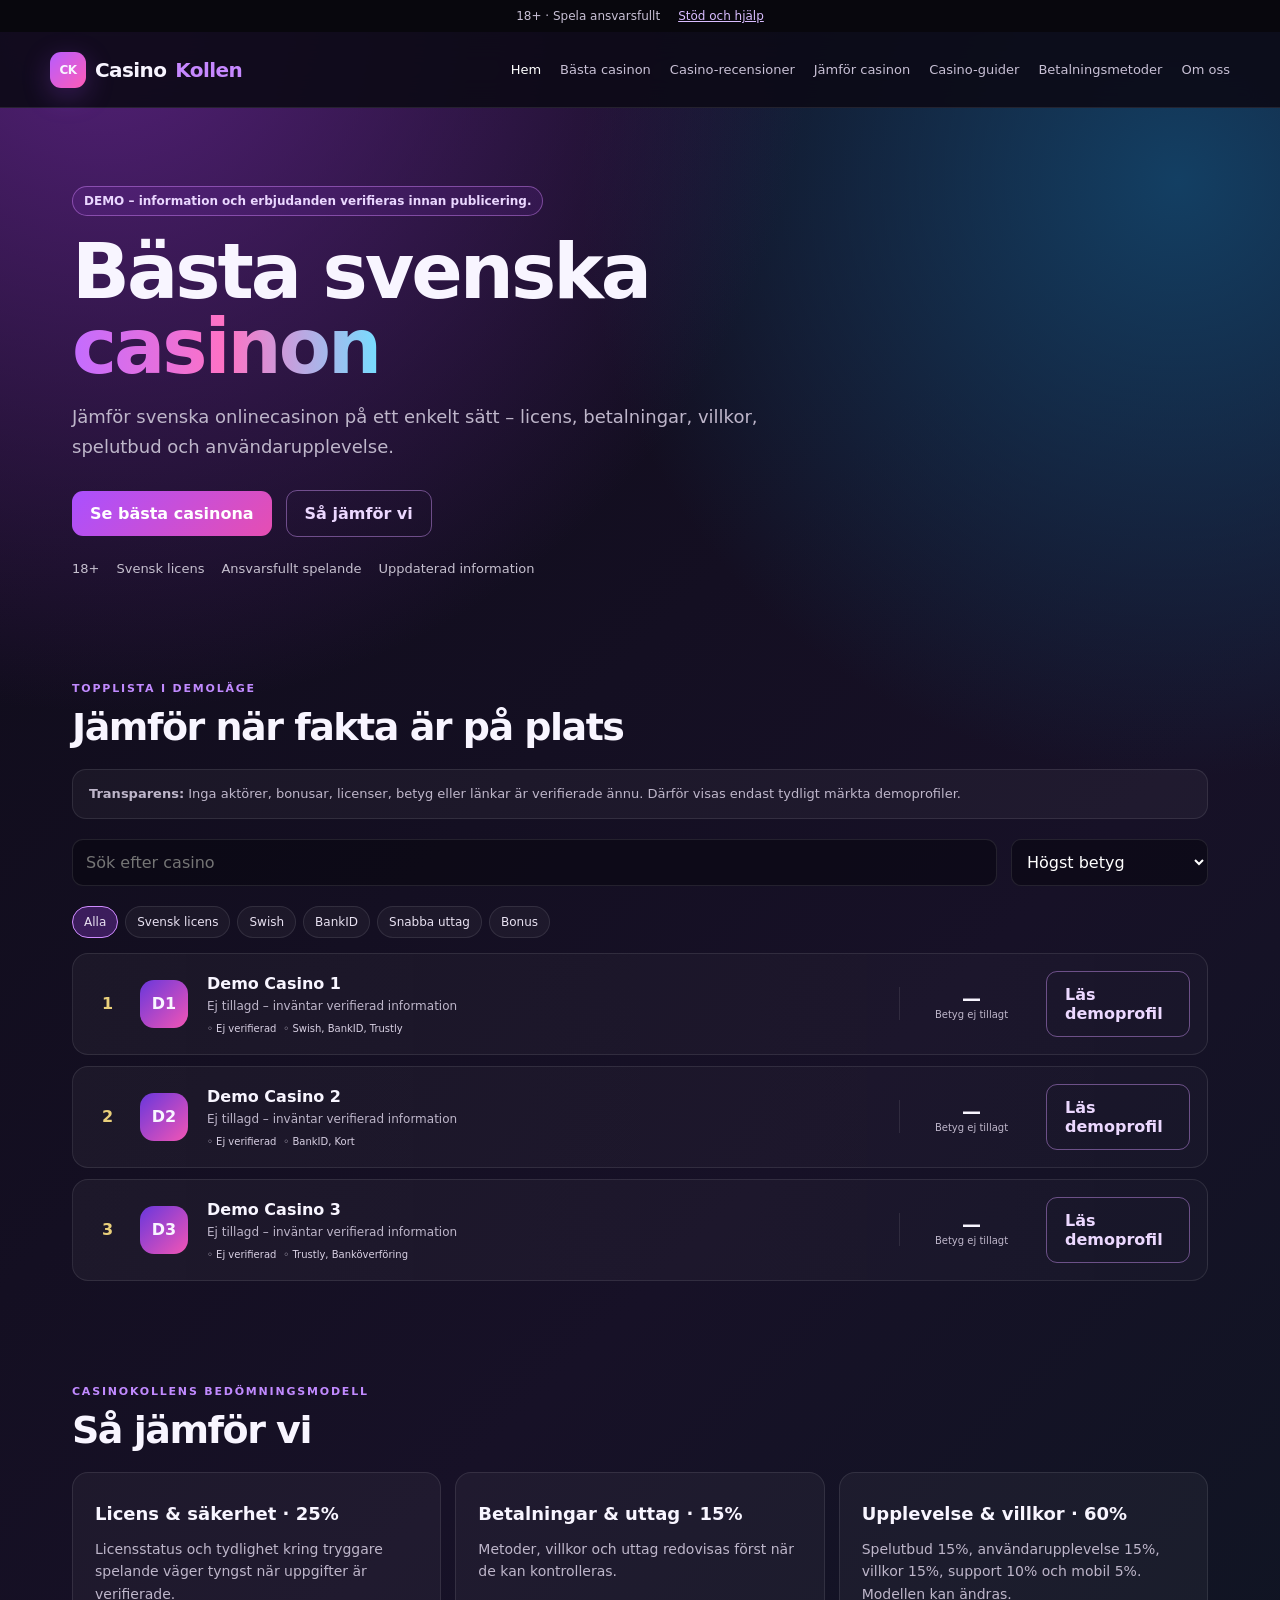
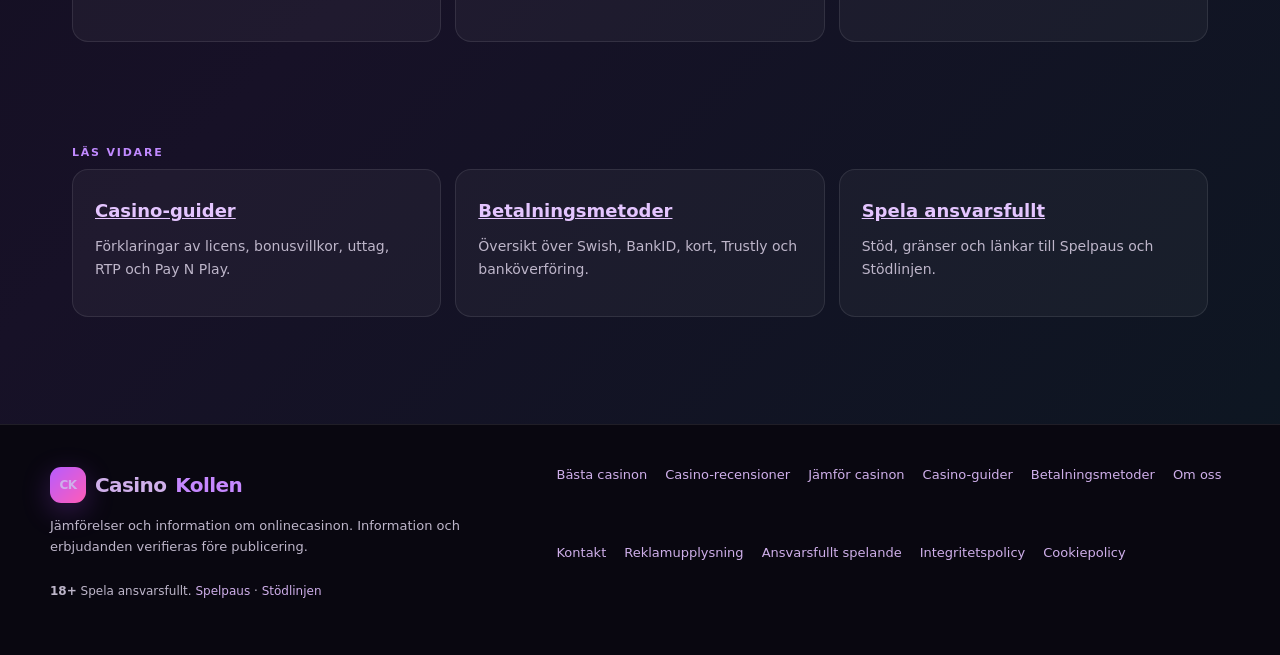
==== commit f43be4d4: "Färdigställ CasinoKollen som professionell demowebbplats" ====
--- a/index.html
+++ b/index.html
@@ -1,99 +1 @@
-<!doctype html>
-<html lang="sv">
-<head>
-<meta charset="utf-8">
-<meta name="viewport" content="width=device-width,initial-scale=1">
-<title>CasinoKollen | Jämför svenska onlinecasinon</title>
-<meta name="description" content="CasinoKollen jämför svenska onlinecasinon med fokus på licens, betalningar och tydliga villkor.">
-<link rel="stylesheet" href="style.css">
-<style>
-.hero-actions{display:flex;align-items:center;gap:20px}.hero-btn span,.text-btn span{margin-left:4px}.text-btn{color:#d8cee5;text-decoration:none;font-size:13px;font-weight:700}.text-btn:hover{color:#e6dcf5;transform:translate(2px,0)}.text-btn,.hero-btn{transition:all 200ms ease}.hero-btn{padding:12px 20px;border-radius:8px;background:#9932ff;color:#fff;font-weight:700;text-decoration:none;white-space:nowrap}.hero-btn:hover{background:#8322ed;transform:translateY(-2px)}.trust-row{display:flex;gap:16px;font-size:13px;margin-top:20px;flex-wrap:wrap}
-</style>
-<style>.partner-callout{margin-top:28px;padding:22px;border-radius:16px;border:1px solid #b55cff50;background:linear-gradient(100deg,#a948ff1c,#52dfff0b)}.partner-callout h2{margin:0 0 7px;font-size:20px;font-weight:700;color:#f5f1fb}.partner-callout p.eyebrow{font-size:11px;text-transform:uppercase;letter-spacing:0.5px;color:#d8cee5;margin:0}.partner-callout>p:last-child{margin:8px 0 0;color:#e6dcf5;line-height:1.5}
-</style>
-<style>.footer-links{display:flex;gap:16px;flex-wrap:wrap;margin:18px 0}.footer-links a,footer .responsible a{color:#c9a5ef;text-decoration:none}.footer-links a:hover,footer .responsible a:hover{color:#d8cee5;text-decoration:underline}footer .responsible{font-size:12px;color:#9d8ab8}
-</style>
-</head>
-<body>
-<header class="top"><span>18+</span><span>Spela ansvarsfullt</span></header>
-
-<nav>
-  <a class="logo" href="#"><span>CK</span> Casino<span>Kollen</span></a>
-  <div class="links">
-    <a href="#casinon">Bästa casinon</a>
-    <a href="#sa-fungerar-det">Så jämför vi</a>
-    <a href="#guider">Guider</a>
-    <a href="partners.html">För partners</a><a href="om-oss.html">Om oss</a>
-  </div>
-  <button class="menu">☰</button>
-</nav>
-
-<main>
-<section class="hero">
-  <div class="badge">✦ Svensk jämförelsesida för vuxna</div>
-  <h1>Hitta rätt<br><strong>onlinecasino</strong></h1>
-  <p>CasinoKollen samlar tydlig information om svenska licenser, betalningar och villkor så att du kan jämföra lugnt och informerat.</p>
-  <div class="hero-actions"><a class="hero-btn" href="#casinon">Se bästa casinona <span>↓</span></a><a class="text-btn" href="#sa-fungerar-det">Så jämför vi <span>→</span></a></div>
-  <div class="trust-row"><span>✓ Licensierade alternativ</span><span>✓ Oberoende omdömen</span><span>✓ Uppdateras löpande</span></div>
-</section>
-
-<section id="casinon" class="content">
-  <div class="section-head">
-    <div><p class="eyebrow">JÄMFÖRELSELAYOUT</p><h2>Så gör vi jämförelser tydliga</h2></div>
-    <span class="updated">● Information kontrolleras före publicering</span>
-  </div>
-
-  <div class="notice">💡 <strong>Reklamupplysning:</strong> Vissa länkar kan vara annonslänkar. Vi redovisar alltid när vi kan få ersättning och rekommenderar endast aktörer med svensk licens.
-  <div class="compare-bar" aria-label="Filtrera topplistan"><span>Visa:</span><button class="filter active" type="button">Alla casinon</button><button class="filter" type="button">Med Swish</button><button class="filter" type="button">Med BankID</button></div>
-
-  <div class="casino-list">
-    <article class="casino rank1">
-      <div class="rank">1</div><div class="brand purple">N</div>
-      <div class="casino-main"><h3>Nordic Casino <span class="tag">TOPPVAL</span></h3><p class="bonus">100% upp till 2 500 kr + 50 free spins</p><div class="checks"><span>✓ Svensk licens</span><span>✓ Mobil</span><span>✓ Swish & BankID</span></div></div>
-      <div class="rating"><b>9.8</b><span>★★★★★</span><small>Vårt betyg</small></div>
-      <a class="cta" href="partners.html">Partnerplats ↗</a>
-    </article>
-
-    <article class="casino">
-      <div class="rank">2</div><div class="brand pink">V</div>
-      <div class="casino-main"><h3>Viking Casino</h3><p class="bonus">500 kr bonus + 100 free spins</p><div class="checks"><span>✓ Svensk licens</span><span>✓ BankID</span><span>✓ Pay N Play</span></div></div>
-      <div class="rating"><b>9.6</b><span>★★★★★</span><small>Vårt betyg</small></div>
-      <a class="cta" href="partners.html">Partnerplats ↗</a>
-    </article>
-
-    <article class="casino">
-      <div class="rank">3</div><div class="brand cyan">S</div>
-      <div class="casino-main"><h3>SpelDirekt</h3><p class="bonus">100% upp till 1 000 kr</p><div class="checks"><span>✓ Svensk licens</span><span>✓ Snabba uttag</span><span>✓ Live casino</span></div></div>
-      <div class="rating"><b>9.4</b><span>★★★★★</span><small>Vårt betyg</small></div>
-      <a class="cta" href="partners.html">Partnerplats ↗</a>
-    </article>
-
-    <article class="casino">
-      <div class="rank">4</div><div class="brand orange">C</div>
-      <div class="casino-main"><h3>CasinoX</h3><p class="bonus">Upp till 1 500 kr + 50 free spins</p><div class="checks"><span>✓ Svensk licens</span><span>✓ Swish</span><span>✓ Mobilanpassat</span></div></div>
-      <div class="rating"><b>9.2</b><span>★★★★★</span><small>Vårt betyg</small></div>
-      <a class="cta" href="partners.html">Partnerplats ↗</a>
-    </article>
-
-    <article class="casino">
-      <div class="rank">5</div><div class="brand green">P</div>
-      <div class="casino-main"><h3>Play Casino</h3><p class="bonus">500 kr bonus</p><div class="checks"><span>✓ Svensk licens</span><span>✓ BankID</span><span>✓ Många spel</span></div></div>
-      <div class="rating"><b>9.0</b><span>★★★★★</span><small>Vårt betyg</small></div>
-      <a class="cta" href="partners.html">Partnerplats ↗</a>
-    </article>
-  </div>
-</section>
-
-<section class="content"><div class="partner-callout"><p class="eyebrow">FÖR AFFILIATEPARTNERS</p><h2>Byggt för tydliga och ansvarsfulla samarbeten</h2><p>CasinoKollen är en mobilanpassad jämförelsesida som redovisar licenser, betalningar och villkor på ett tydligt sätt. Vi arbetar med partners som är licensierade i Sverige och följer Spellagens regler.</p></div></section>
-
-<section id="sa-fungerar-det" class="simple">
-  <p class="eyebrow">JÄMFÖR SMARTARE</p><h2>Vad tittar vi på?</h2>
-  <div class="features"><div>🛡️ <b>Svensk licens</b><small>Tryggare spel på den svenska marknaden.</small></div><div>⚡ <b>Uttag & betalningar</b><small>Vi tittar på enkla och snabba betalningsmetoder.</small></div><div>🎮 <b>Spelutbud</b><small>Vilka spel och leverantörer som finns tillgängliga.</small></div><div>⭐ <b>Villkor & bonus</b><small>Ärlighet och tydlighet i erbjudanden och regler.</small></div></div>
-</section>
-
-<section id="guider" class="simple"><p class="eyebrow">GUIDER</p><h2>Casino förklarat enkelt</h2><div class="guides"><a href="#">Så fungerar casinobonusar →</a><a href="#">Vad betyder svensk licens? →</a><a href="#">Spela ansvarsfullt →</a><a href="#">Betala säkert online →</a></div></section>
-</main>
-
-<footer id="om"><div class="logo"><span>CK</span> Casino<span>Kollen</span></div><p>Jämförelser och information om onlinecasinon.</p><div class="footer-links"><a href="reklamupplysning.html">Reklamupplysning</a><a href="integritetspolicy.html">Integritet</a><a href="cookiepolicy.html">Cookies</a><a href="om-oss.html">Om oss</a><a href="ansvarsfullt-spelande.html">Spela ansvarsfullt</a></div><div class="responsible"><p>18+ | Spela ansvarsfullt | <a href="#">Visitstödlokala</a></p></div></footer>
-</body>
-</html>
+<!doctype html><html lang="sv"><head><meta charset="utf-8"><meta name="viewport" content="width=device-width,initial-scale=1"><title>Bästa svenska casinon 2026 | CasinoKollen</title><meta name="description" content="Jämför svenska onlinecasinon på ett enkelt sätt – licens, betalningar, villkor, spelutbud och användarupplevelse."><meta property="og:title" content="Bästa svenska casinon | CasinoKollen"><meta property="og:description" content="Tydlig casinojämförelse i demoläge."><meta property="og:type" content="website"><link rel="canonical" href="/"><link rel="icon" href="favicon.svg" type="image/svg+xml"><link rel="stylesheet" href="site.css"><script type="module" src="app.js"></script></head><body><header id="site-header"></header><main class="wrap"><section class="hero"><span class="demo">DEMO – information och erbjudanden verifieras innan publicering.</span><h1>Bästa svenska <span>casinon</span></h1><p class="lede">Jämför svenska onlinecasinon på ett enkelt sätt – licens, betalningar, villkor, spelutbud och användarupplevelse.</p><div class="actions"><a class="button" href="#casinon">Se bästa casinona</a><a class="button secondary" href="#sa-jamfor-vi">Så jämför vi</a></div><div class="trust"><span>18+</span><span>Svensk licens</span><span>Ansvarsfullt spelande</span><span>Uppdaterad information</span></div></section><section class="section" id="casinon"><div class="section-head"><div><p class="eyebrow">TOPPLISTA I DEMOLÄGE</p><h2>Jämför när fakta är på plats</h2></div></div><p class="note"><strong>Transparens:</strong> Inga aktörer, bonusar, licenser, betyg eller länkar är verifierade ännu. Därför visas endast tydligt märkta demoprofiler.</p><div class="controls"><input id="casino-search" class="search" type="search" aria-label="Sök casino" placeholder="Sök efter casino"><select id="casino-sort" class="sort" aria-label="Sortera casinon"><option value="rating">Högst betyg</option><option value="name">Namn A–Ö</option><option value="updated">Senast uppdaterad</option></select></div><div class="filter-row" aria-label="Filtrera casinon"><button class="filter active" data-filter="alla">Alla</button><button class="filter" data-filter="licens">Svensk licens</button><button class="filter" data-filter="swish">Swish</button><button class="filter" data-filter="bankid">BankID</button><button class="filter" data-filter="snabb">Snabba uttag</button><button class="filter" data-filter="bonus">Bonus</button></div><div class="casino-list" id="casino-list" aria-live="polite"></div></section><section class="section" id="sa-jamfor-vi"><p class="eyebrow">CASINOKOLLENS BEDÖMNINGSMODELL</p><h2>Så jämför vi</h2><div class="grid" style="margin-top:20px"><article class="card"><h3>Licens & säkerhet · 25%</h3><p>Licensstatus och tydlighet kring tryggare spelande väger tyngst när uppgifter är verifierade.</p></article><article class="card"><h3>Betalningar & uttag · 15%</h3><p>Metoder, villkor och uttag redovisas först när de kan kontrolleras.</p></article><article class="card"><h3>Upplevelse & villkor · 60%</h3><p>Spelutbud 15%, användarupplevelse 15%, villkor 15%, support 10% och mobil 5%. Modellen kan ändras.</p></article></div></section><section class="section"><p class="eyebrow">LÄS VIDARE</p><div class="grid"><article class="card"><h3><a href="casino-guider.html">Casino-guider</a></h3><p>Förklaringar av licens, bonusvillkor, uttag, RTP och Pay N Play.</p></article><article class="card"><h3><a href="betalningsmetoder.html">Betalningsmetoder</a></h3><p>Översikt över Swish, BankID, kort, Trustly och banköverföring.</p></article><article class="card"><h3><a href="ansvarsfullt-spelande.html">Spela ansvarsfullt</a></h3><p>Stöd, gränser och länkar till Spelpaus och Stödlinjen.</p></article></div></section></main><div id="site-footer"></div></body></html>
--- a/site.css
+++ b/site.css
@@ -0,0 +1 @@
+:root{--bg:#100d1c;--panel:#ffffff0a;--line:#ffffff18;--text:#f8f5ff;--muted:#beb6ca;--purple:#b75cff;--pink:#ff5cb7;--green:#86e8bc}*{box-sizing:border-box}html{scroll-behavior:smooth}body{margin:0;color:var(--text);font-family:Inter,ui-sans-serif,system-ui,-apple-system,"Segoe UI",sans-serif;background:radial-gradient(circle at 8% 0%,#55217a 0,transparent 28%),radial-gradient(circle at 92% 8%,#133f63 0,transparent 25%),linear-gradient(135deg,#0e0b18,#171127 55%,#0c1721);min-height:100vh}a{color:inherit}a:focus-visible,button:focus-visible,input:focus-visible,select:focus-visible{outline:3px solid #79dfff;outline-offset:3px}.topbar{min-height:32px;background:#08070d;color:#c8c0d5;display:flex;justify-content:center;gap:18px;align-items:center;padding:7px 20px;font-size:12px}.topbar a{color:#d9bdff}.nav{height:76px;display:flex;align-items:center;justify-content:space-between;padding:0 max(22px,calc((100% - 1180px)/2));border-bottom:1px solid var(--line);background:#0d0a16e8;backdrop-filter:blur(15px);position:sticky;top:0;z-index:10}.logo{display:flex;align-items:center;gap:9px;text-decoration:none;font-size:20px;font-weight:850;letter-spacing:-.6px}.mark{width:36px;height:36px;display:grid;place-items:center;border-radius:11px;background:linear-gradient(135deg,var(--purple),var(--pink));box-shadow:0 8px 28px #a94cff44;font-size:12px}.logo em{font-style:normal;color:#c688ff}.navlinks{display:flex;gap:19px;align-items:center}.navlinks a{color:#c8c0d5;text-decoration:none;font-size:13px}.navlinks a:hover,.navlinks a[aria-current="page"]{color:#fff}.menu{display:none;border:1px solid var(--line);background:var(--panel);color:#fff;border-radius:9px;padding:8px 10px;font-size:17px}.mobile-links{display:none}.wrap{max-width:1180px;margin:auto;padding:0 22px}.hero{padding:78px 0 54px;max-width:800px}.eyebrow{font-size:11px;letter-spacing:1.8px;color:#c18aff;font-weight:800;margin:0 0 10px}.demo{display:inline-flex;border:1px solid #d889ff70;color:#ead7ff;background:#a948ff1b;padding:7px 11px;border-radius:999px;font-size:12px;font-weight:700}.hero h1,.page-hero h1{font-size:clamp(42px,7vw,76px);line-height:.99;letter-spacing:-3px;margin:18px 0}.hero h1 span{background:linear-gradient(90deg,#c36cff,#ff72c4,#76ddff);-webkit-background-clip:text;background-clip:text;color:transparent}.lede{color:var(--muted);font-size:18px;line-height:1.65;max-width:690px}.actions{display:flex;gap:14px;align-items:center;flex-wrap:wrap;margin-top:28px}.button{display:inline-block;border:0;border-radius:11px;background:linear-gradient(135deg,#aa50ff,#e64eb2);color:white;text-decoration:none;font-weight:800;padding:13px 18px;cursor:pointer}.button:hover{transform:translateY(-2px)}.button.secondary{background:transparent;border:1px solid #d69cff70;color:#ecd8ff}.button[disabled]{opacity:.65;cursor:not-allowed;transform:none}.trust{display:flex;gap:17px;flex-wrap:wrap;color:#c6c0cf;font-size:13px;margin-top:24px}.section{padding:52px 0}.section-head{display:flex;justify-content:space-between;align-items:end;gap:20px;margin-bottom:20px}.section h2{font-size:clamp(28px,4vw,38px);letter-spacing:-1.5px;margin:0}.note{border:1px solid var(--line);background:var(--panel);border-radius:14px;padding:14px 16px;color:var(--muted);font-size:13px;line-height:1.55}.controls{display:grid;grid-template-columns:1fr auto;gap:14px;margin:20px 0}.search{width:100%;background:#09071299;border:1px solid var(--line);border-radius:11px;padding:13px;color:#fff;font:inherit}.filter-row{display:flex;gap:7px;flex-wrap:wrap;margin:15px 0}.filter{border:1px solid var(--line);border-radius:999px;background:var(--panel);color:#e8e1f1;padding:8px 11px;font:inherit;font-size:12px;cursor:pointer}.filter.active{background:#a948ff45;border-color:#cf8cff}.sort{background:#09071299;border:1px solid var(--line);color:#fff;border-radius:10px;padding:11px;font:inherit}.casino-list{display:grid;gap:11px}.casino{display:grid;grid-template-columns:35px 52px minmax(200px,1fr) 132px 144px;align-items:center;gap:15px;padding:17px;border:1px solid var(--line);border-radius:16px;background:linear-gradient(90deg,#ffffff0a,#ffffff05)}.rank{font-weight:900;color:#e9cf7b;text-align:center}.casino-logo{width:48px;height:48px;border-radius:14px;display:grid;place-items:center;background:linear-gradient(135deg,#6937dc,#f255b5);font-weight:900}.casino h3{margin:0 0 5px;font-size:16px}.casino p{margin:0;color:var(--muted);font-size:12px;line-height:1.45}.tags{display:flex;gap:7px;flex-wrap:wrap;margin-top:8px}.tag{font-size:10px;color:#d8d0e3}.rating{text-align:center;border-left:1px solid var(--line);padding-left:12px}.rating b{font-size:19px}.rating small{display:block;color:var(--muted);font-size:10px}.grid{display:grid;grid-template-columns:repeat(3,1fr);gap:14px}.card{border:1px solid var(--line);background:var(--panel);border-radius:16px;padding:22px}.card h3{margin:8px 0;font-size:18px}.card p,.card li{color:var(--muted);font-size:14px;line-height:1.6}.card a{color:#e4c5ff}.page-hero{padding:58px 0 20px;max-width:820px}.page-hero h1{font-size:clamp(38px,6vw,58px)}.content{max-width:850px}.content h2{margin:38px 0 10px}.content h3{margin:24px 0 8px}.content p,.content li{color:var(--muted);line-height:1.7}.content a{color:#e4c5ff}.compare-wrap{overflow-x:auto;border:1px solid var(--line);border-radius:15px}.compare{border-collapse:collapse;min-width:700px;width:100%;background:#0d0a16aa}.compare th,.compare td{padding:15px;text-align:left;border-bottom:1px solid var(--line);font-size:13px}.compare th{color:#fff;background:#ffffff08}.compare td{color:var(--muted)}.faq details{border:1px solid var(--line);border-radius:11px;padding:14px;margin:10px 0;background:var(--panel)}.faq summary{cursor:pointer;font-weight:700}.form-grid{display:grid;gap:14px;max-width:650px}.form-grid label{font-size:13px;font-weight:700}.form-grid input,.form-grid textarea{width:100%;margin-top:6px;background:#09071299;border:1px solid var(--line);border-radius:10px;padding:12px;color:white;font:inherit}.form-grid textarea{min-height:130px;resize:vertical}.footer{border-top:1px solid var(--line);background:#090710;margin-top:55px;padding:42px max(22px,calc((100% - 1180px)/2));color:var(--muted);font-size:13px}.footer-grid{display:grid;grid-template-columns:1.4fr 2fr;gap:35px}.footer p{line-height:1.6}.footer-links{display:flex;flex-wrap:wrap;gap:11px 18px}.footer a{color:#cfafea;text-decoration:none}.footer a:hover{text-decoration:underline}.legal{font-size:12px;margin-top:24px}.empty{color:var(--muted);padding:26px;text-align:center;border:1px dashed var(--line);border-radius:14px}@media(max-width:900px){.navlinks{display:none}.menu{display:block}.mobile-links.open{display:grid;gap:12px;padding:18px 22px;background:#0d0a16;border-bottom:1px solid var(--line)}.mobile-links a{text-decoration:none;color:#eee}.casino{grid-template-columns:28px 46px 1fr}.casino-logo{width:42px;height:42px}.rating{grid-column:3;border:0;padding:0;text-align:left}.casino .button{grid-column:3;justify-self:start}.grid{grid-template-columns:1fr 1fr}}@media(max-width:580px){.hero{padding-top:48px}.hero h1{letter-spacing:-2px}.controls{grid-template-columns:1fr}.grid,.footer-grid{grid-template-columns:1fr}.topbar{justify-content:flex-start}.section{padding:38px 0}.section-head{align-items:start;flex-direction:column}.casino{padding:14px;gap:10px}.footer{padding-top:35px}}
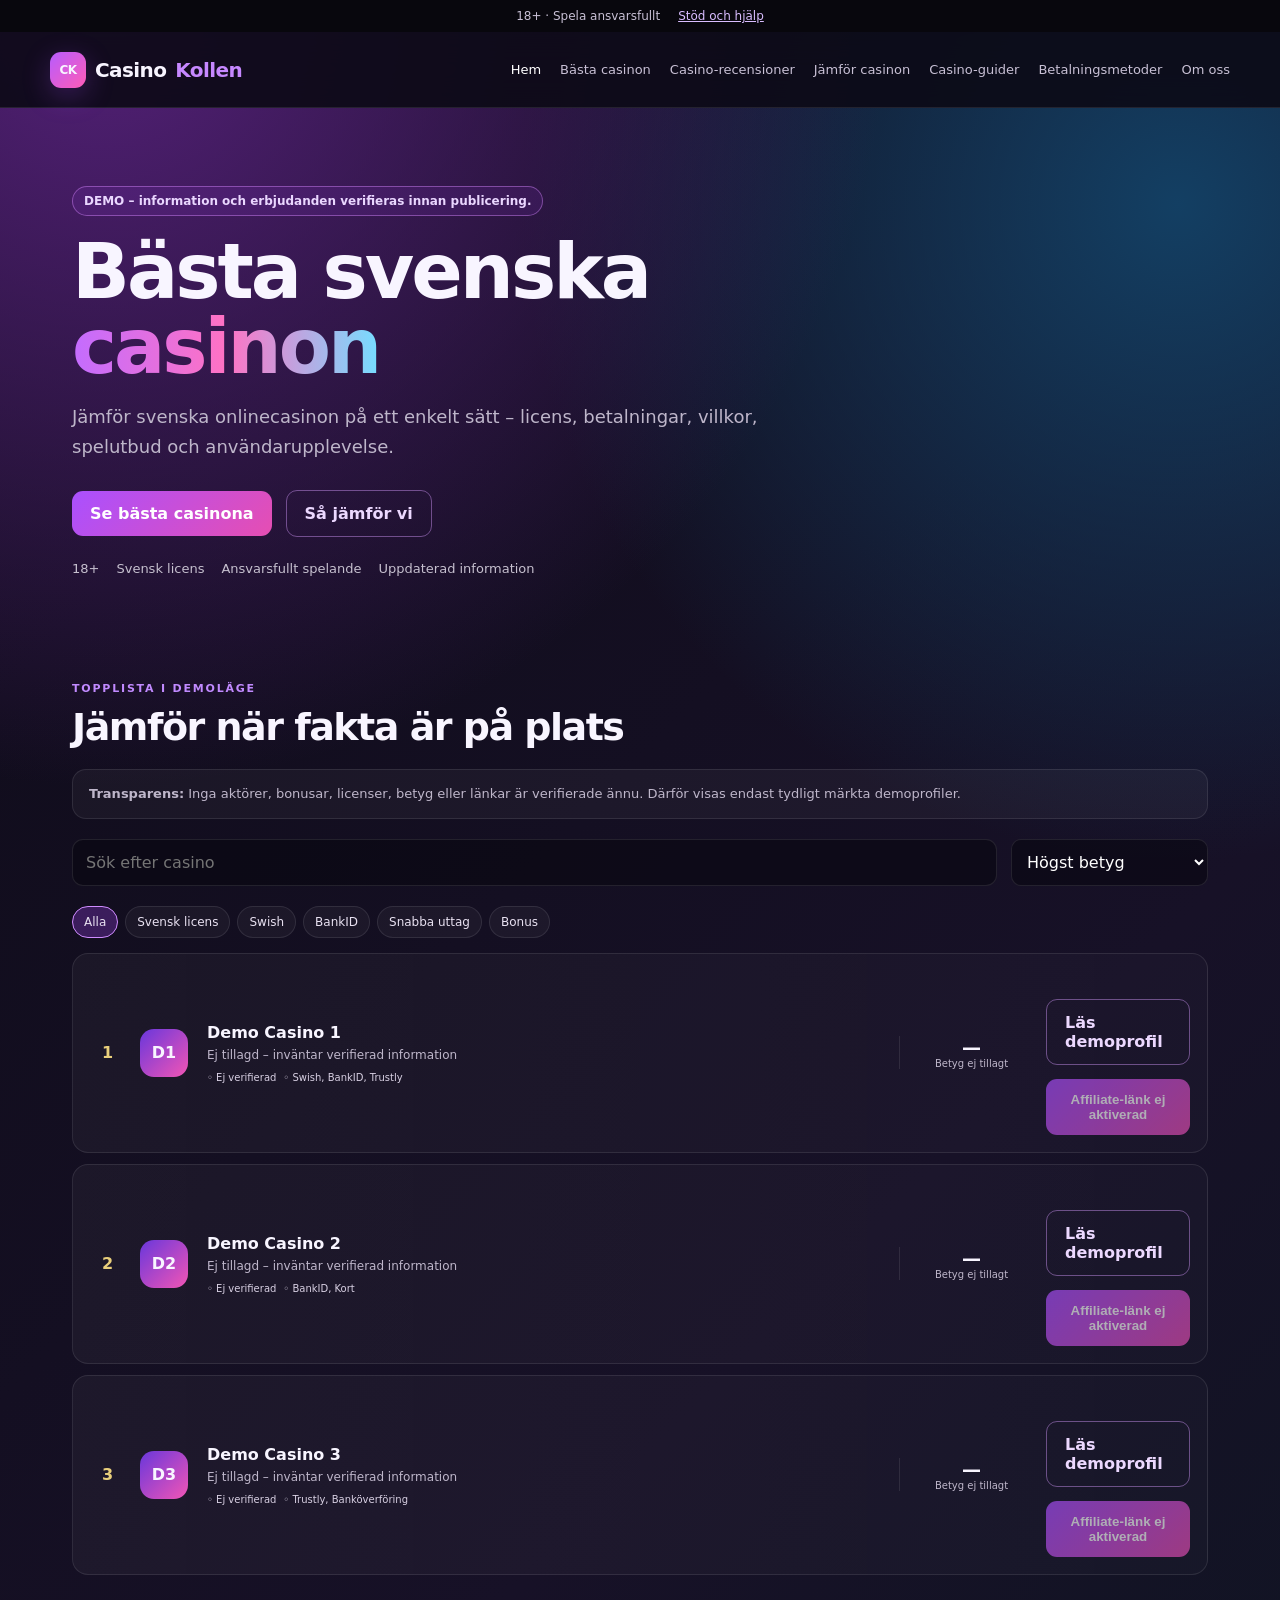
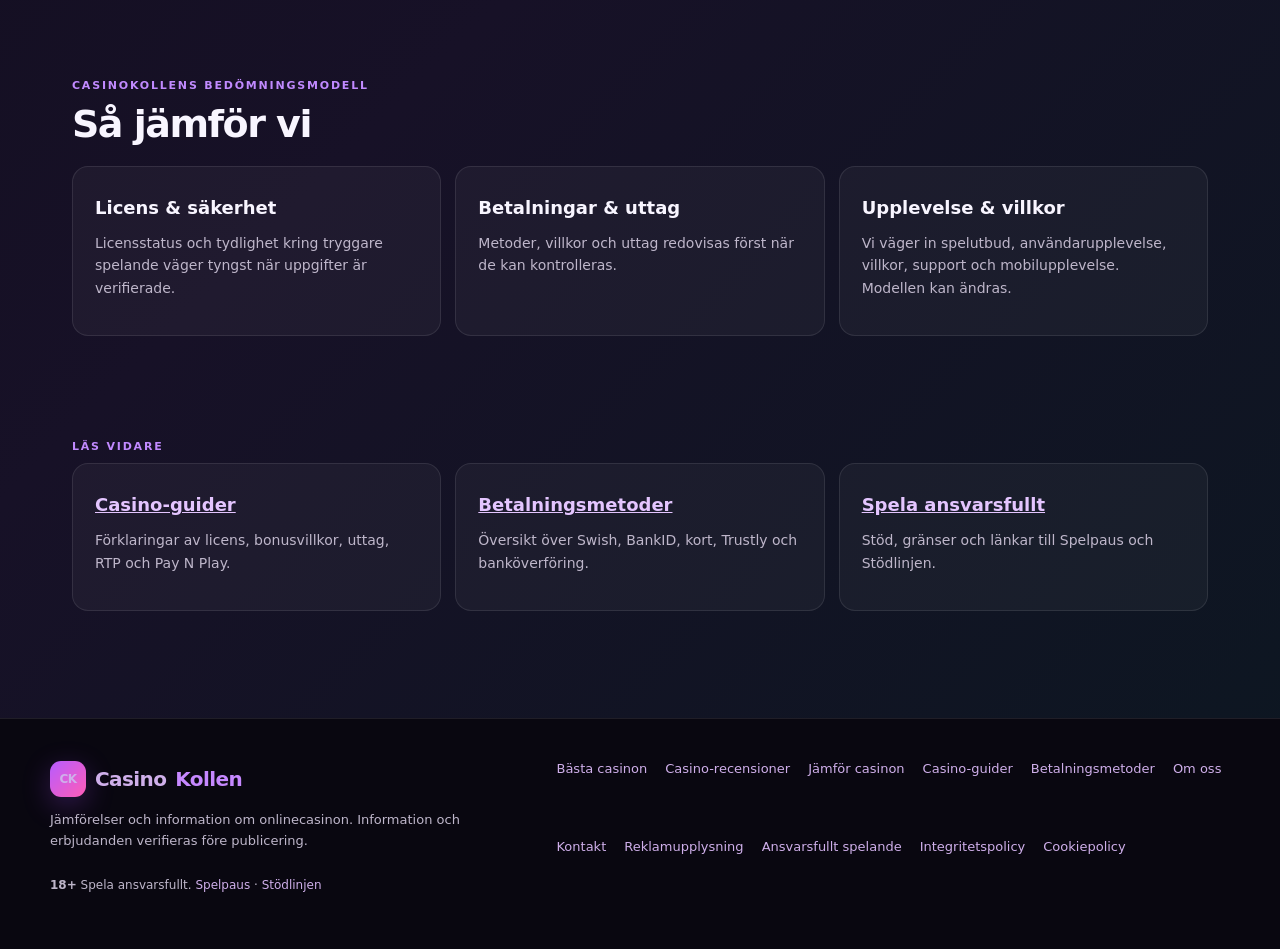
==== commit 69a6b7f2: "Ta bort procentsatser från jämförelsemodellen" ====
--- a/index.html
+++ b/index.html
@@ -1 +1 @@
-<!doctype html><html lang="sv"><head><meta charset="utf-8"><meta name="viewport" content="width=device-width,initial-scale=1"><title>Bästa svenska casinon 2026 | CasinoKollen</title><meta name="description" content="Jämför svenska onlinecasinon på ett enkelt sätt – licens, betalningar, villkor, spelutbud och användarupplevelse."><meta property="og:title" content="Bästa svenska casinon | CasinoKollen"><meta property="og:description" content="Tydlig casinojämförelse i demoläge."><meta property="og:type" content="website"><link rel="canonical" href="/"><link rel="icon" href="favicon.svg" type="image/svg+xml"><link rel="stylesheet" href="site.css"><script type="module" src="app.js"></script></head><body><header id="site-header"></header><main class="wrap"><section class="hero"><span class="demo">DEMO – information och erbjudanden verifieras innan publicering.</span><h1>Bästa svenska <span>casinon</span></h1><p class="lede">Jämför svenska onlinecasinon på ett enkelt sätt – licens, betalningar, villkor, spelutbud och användarupplevelse.</p><div class="actions"><a class="button" href="#casinon">Se bästa casinona</a><a class="button secondary" href="#sa-jamfor-vi">Så jämför vi</a></div><div class="trust"><span>18+</span><span>Svensk licens</span><span>Ansvarsfullt spelande</span><span>Uppdaterad information</span></div></section><section class="section" id="casinon"><div class="section-head"><div><p class="eyebrow">TOPPLISTA I DEMOLÄGE</p><h2>Jämför när fakta är på plats</h2></div></div><p class="note"><strong>Transparens:</strong> Inga aktörer, bonusar, licenser, betyg eller länkar är verifierade ännu. Därför visas endast tydligt märkta demoprofiler.</p><div class="controls"><input id="casino-search" class="search" type="search" aria-label="Sök casino" placeholder="Sök efter casino"><select id="casino-sort" class="sort" aria-label="Sortera casinon"><option value="rating">Högst betyg</option><option value="name">Namn A–Ö</option><option value="updated">Senast uppdaterad</option></select></div><div class="filter-row" aria-label="Filtrera casinon"><button class="filter active" data-filter="alla">Alla</button><button class="filter" data-filter="licens">Svensk licens</button><button class="filter" data-filter="swish">Swish</button><button class="filter" data-filter="bankid">BankID</button><button class="filter" data-filter="snabb">Snabba uttag</button><button class="filter" data-filter="bonus">Bonus</button></div><div class="casino-list" id="casino-list" aria-live="polite"></div></section><section class="section" id="sa-jamfor-vi"><p class="eyebrow">CASINOKOLLENS BEDÖMNINGSMODELL</p><h2>Så jämför vi</h2><div class="grid" style="margin-top:20px"><article class="card"><h3>Licens & säkerhet · 25%</h3><p>Licensstatus och tydlighet kring tryggare spelande väger tyngst när uppgifter är verifierade.</p></article><article class="card"><h3>Betalningar & uttag · 15%</h3><p>Metoder, villkor och uttag redovisas först när de kan kontrolleras.</p></article><article class="card"><h3>Upplevelse & villkor · 60%</h3><p>Spelutbud 15%, användarupplevelse 15%, villkor 15%, support 10% och mobil 5%. Modellen kan ändras.</p></article></div></section><section class="section"><p class="eyebrow">LÄS VIDARE</p><div class="grid"><article class="card"><h3><a href="casino-guider.html">Casino-guider</a></h3><p>Förklaringar av licens, bonusvillkor, uttag, RTP och Pay N Play.</p></article><article class="card"><h3><a href="betalningsmetoder.html">Betalningsmetoder</a></h3><p>Översikt över Swish, BankID, kort, Trustly och banköverföring.</p></article><article class="card"><h3><a href="ansvarsfullt-spelande.html">Spela ansvarsfullt</a></h3><p>Stöd, gränser och länkar till Spelpaus och Stödlinjen.</p></article></div></section></main><div id="site-footer"></div></body></html>+<!doctype html><html lang="sv"><head><meta charset="utf-8"><meta name="viewport" content="width=device-width,initial-scale=1"><title>Bästa svenska casinon 2026 | CasinoKollen</title><meta name="description" content="Jämför svenska onlinecasinon på ett enkelt sätt – licens, betalningar, villkor, spelutbud och användarupplevelse."><meta property="og:title" content="Bästa svenska casinon | CasinoKollen"><meta property="og:description" content="Tydlig casinojämförelse i demoläge."><meta property="og:type" content="website"><link rel="canonical" href="/"><link rel="icon" href="favicon.svg" type="image/svg+xml"><link rel="stylesheet" href="site.css"><script type="module" src="app.js"></script></head><body><header id="site-header"></header><main class="wrap"><section class="hero"><span class="demo">DEMO – information och erbjudanden verifieras innan publicering.</span><h1>Bästa svenska <span>casinon</span></h1><p class="lede">Jämför svenska onlinecasinon på ett enkelt sätt – licens, betalningar, villkor, spelutbud och användarupplevelse.</p><div class="actions"><a class="button" href="#casinon">Se bästa casinona</a><a class="button secondary" href="#sa-jamfor-vi">Så jämför vi</a></div><div class="trust"><span>18+</span><span>Svensk licens</span><span>Ansvarsfullt spelande</span><span>Uppdaterad information</span></div></section><section class="section" id="casinon"><div class="section-head"><div><p class="eyebrow">TOPPLISTA I DEMOLÄGE</p><h2>Jämför när fakta är på plats</h2></div></div><p class="note"><strong>Transparens:</strong> Inga aktörer, bonusar, licenser, betyg eller länkar är verifierade ännu. Därför visas endast tydligt märkta demoprofiler.</p><div class="controls"><input id="casino-search" class="search" type="search" aria-label="Sök casino" placeholder="Sök efter casino"><select id="casino-sort" class="sort" aria-label="Sortera casinon"><option value="rating">Högst betyg</option><option value="name">Namn A–Ö</option><option value="updated">Senast uppdaterad</option></select></div><div class="filter-row" aria-label="Filtrera casinon"><button class="filter active" data-filter="alla">Alla</button><button class="filter" data-filter="licens">Svensk licens</button><button class="filter" data-filter="swish">Swish</button><button class="filter" data-filter="bankid">BankID</button><button class="filter" data-filter="snabb">Snabba uttag</button><button class="filter" data-filter="bonus">Bonus</button></div><div class="casino-list" id="casino-list" aria-live="polite"></div></section><section class="section" id="sa-jamfor-vi"><p class="eyebrow">CASINOKOLLENS BEDÖMNINGSMODELL</p><h2>Så jämför vi</h2><div class="grid" style="margin-top:20px"><article class="card"><h3>Licens & säkerhet</h3><p>Licensstatus och tydlighet kring tryggare spelande väger tyngst när uppgifter är verifierade.</p></article><article class="card"><h3>Betalningar & uttag</h3><p>Metoder, villkor och uttag redovisas först när de kan kontrolleras.</p></article><article class="card"><h3>Upplevelse & villkor</h3><p>Vi väger in spelutbud, användarupplevelse, villkor, support och mobilupplevelse. Modellen kan ändras.</p></article></div></section><section class="section"><p class="eyebrow">LÄS VIDARE</p><div class="grid"><article class="card"><h3><a href="casino-guider.html">Casino-guider</a></h3><p>Förklaringar av licens, bonusvillkor, uttag, RTP och Pay N Play.</p></article><article class="card"><h3><a href="betalningsmetoder.html">Betalningsmetoder</a></h3><p>Översikt över Swish, BankID, kort, Trustly och banköverföring.</p></article><article class="card"><h3><a href="ansvarsfullt-spelande.html">Spela ansvarsfullt</a></h3><p>Stöd, gränser och länkar till Spelpaus och Stödlinjen.</p></article></div></section></main><div id="site-footer"></div></body></html>
